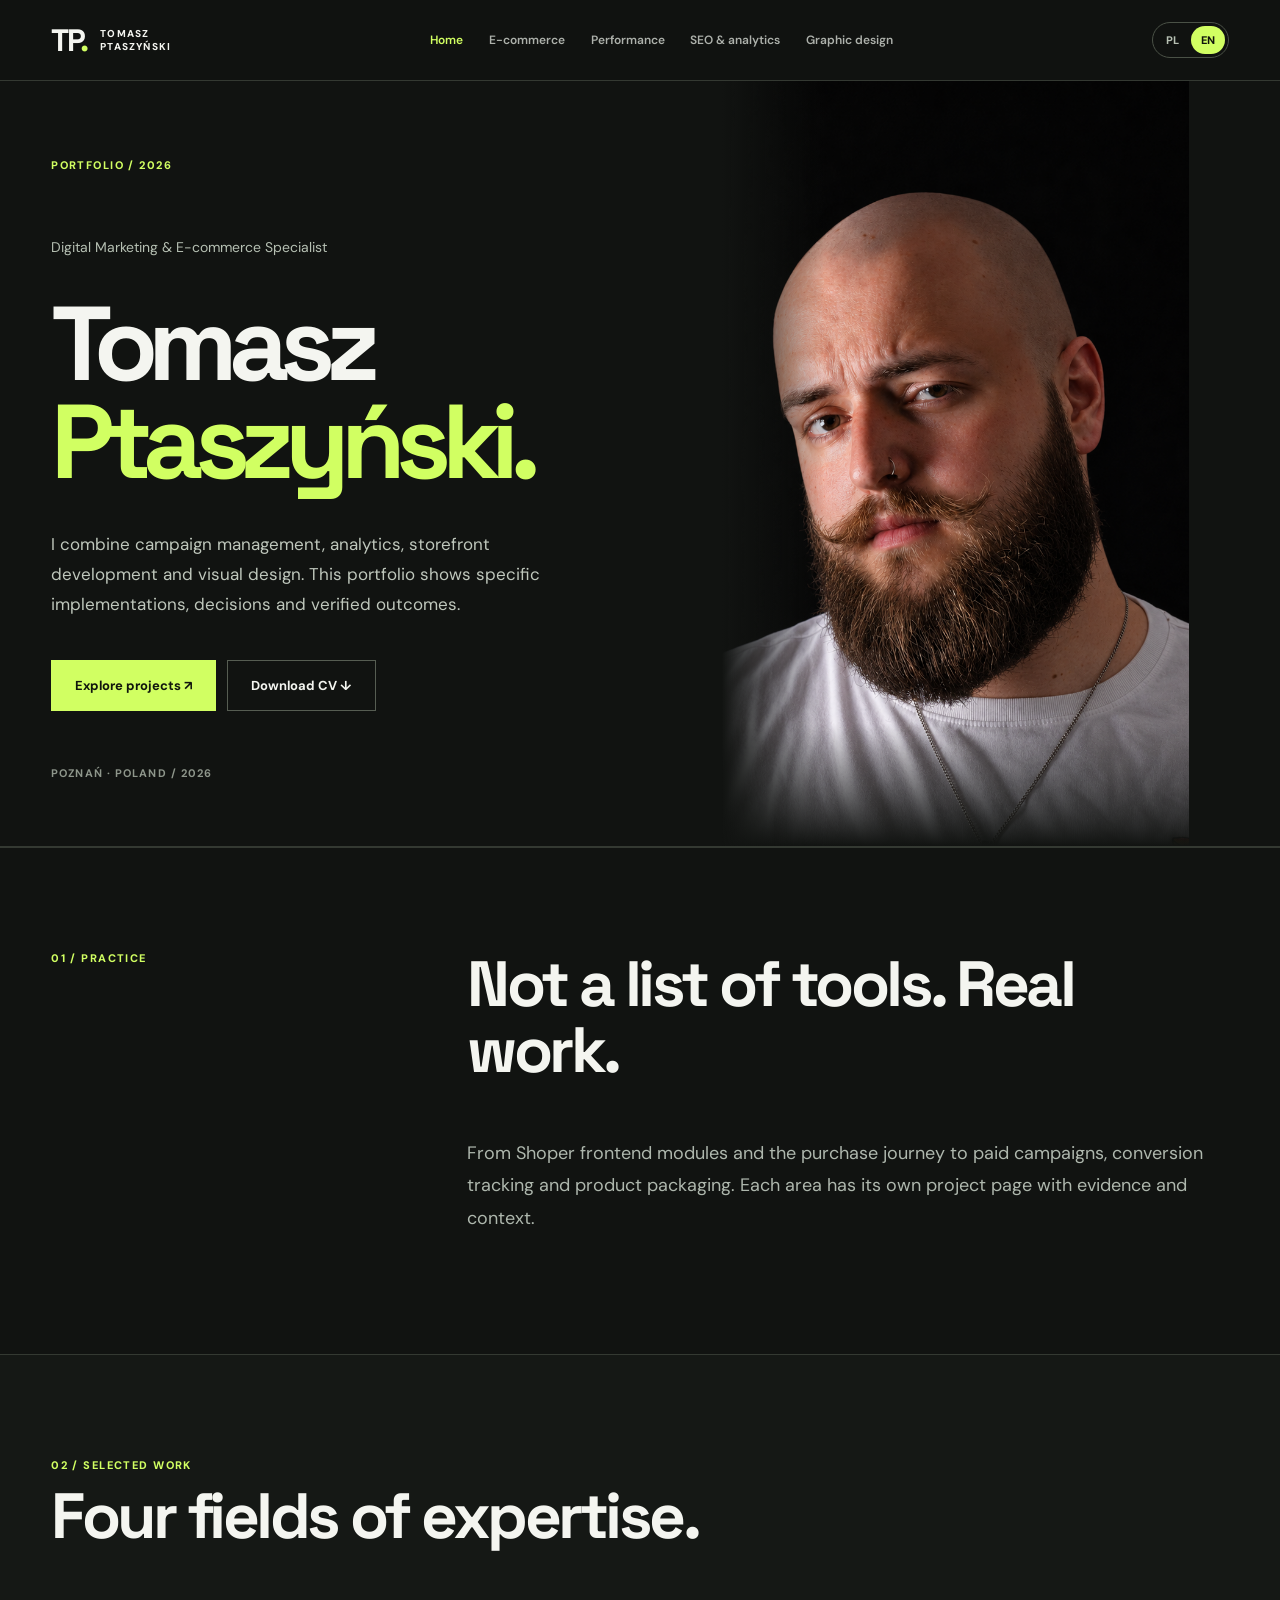
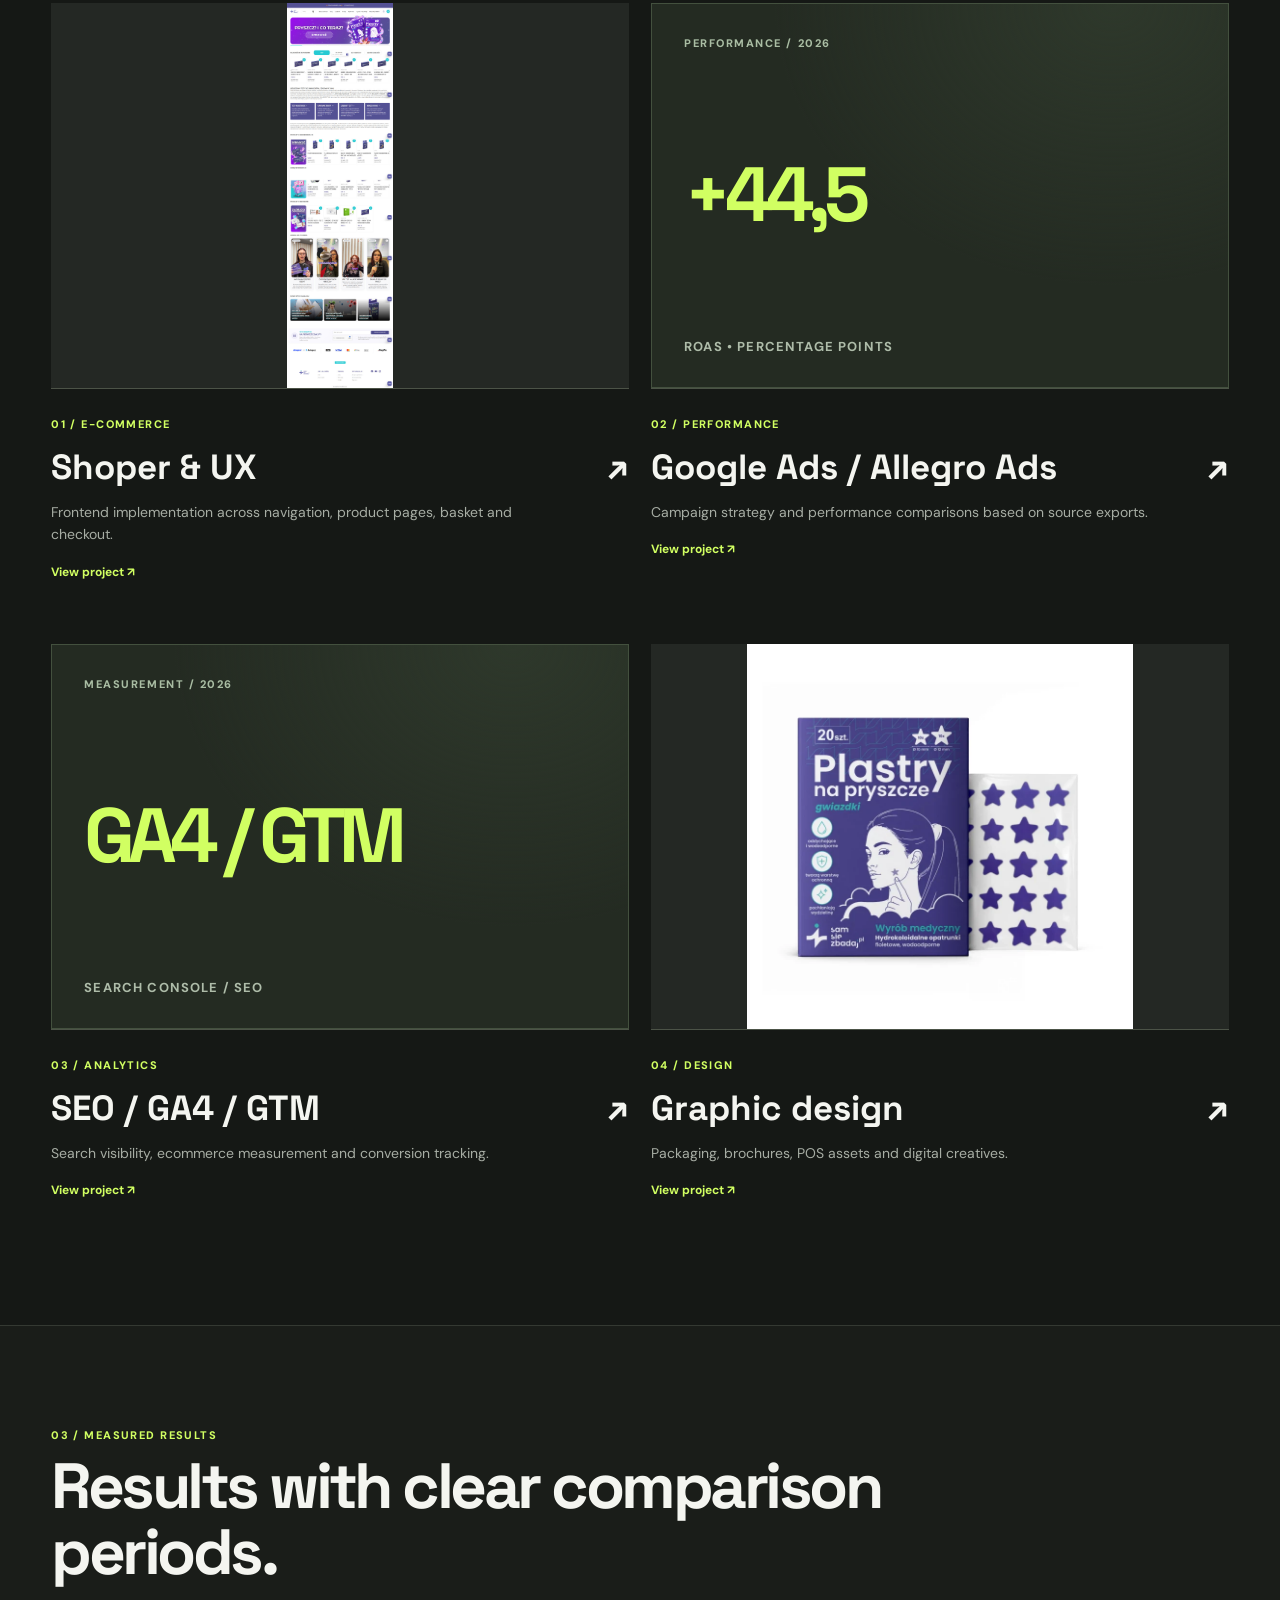
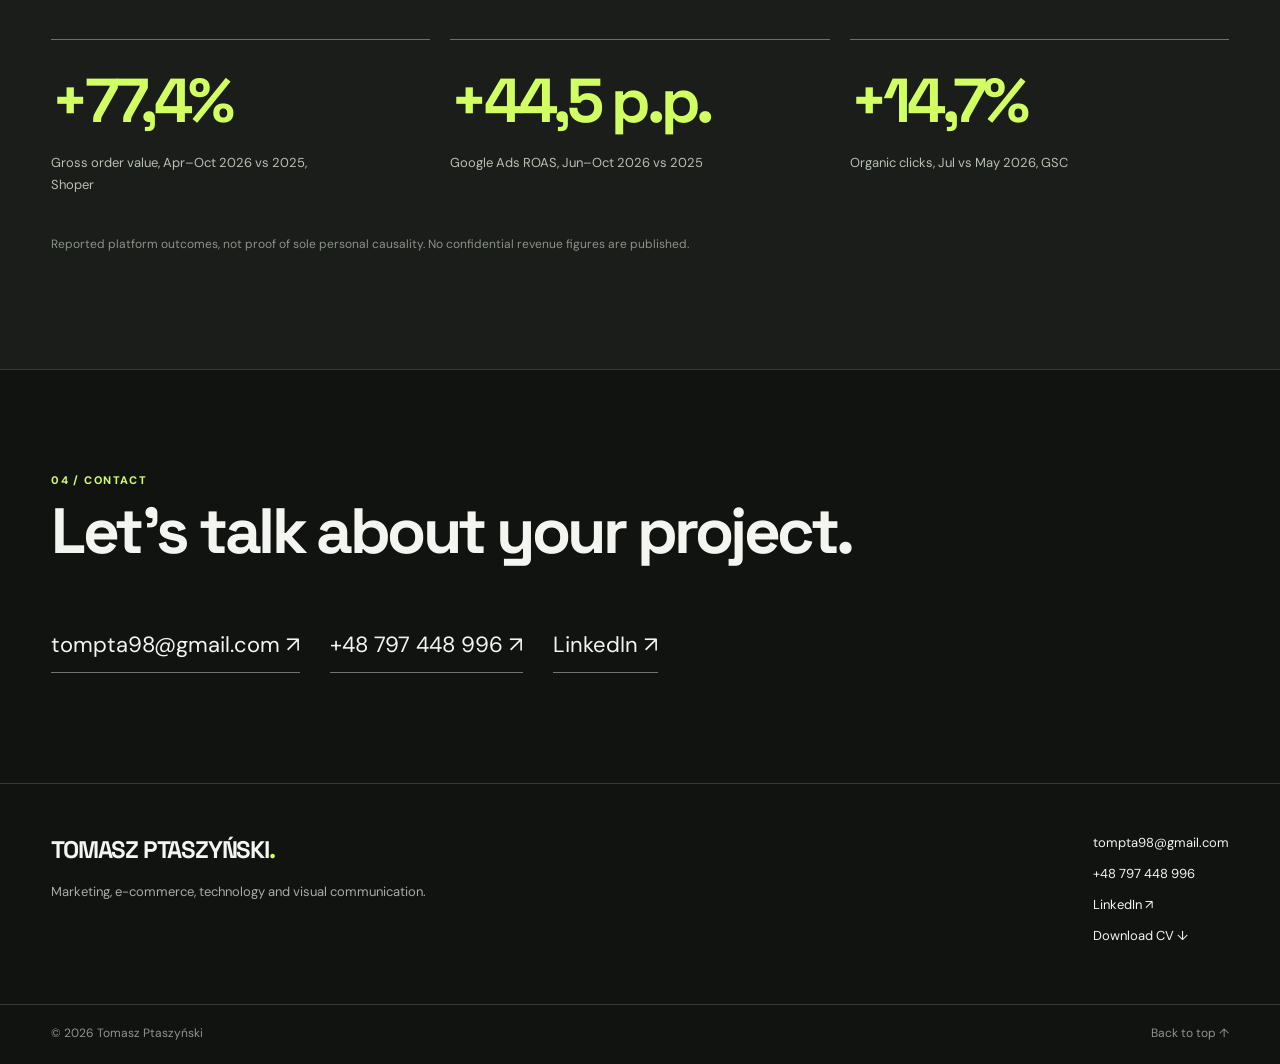
==== en/index.html @ e1a90bcf "Add files via upload" ====
<!DOCTYPE html>
<html lang="en"><head><meta charset="utf-8"/><meta content="width=device-width,initial-scale=1" name="viewport"/><meta content="#111311" name="theme-color"/><meta content="Marketing, e-commerce and creative portfolio" name="description"/><title>Portfolio | Tomasz Ptaszyński</title><link href="../style.css" rel="stylesheet"/></head><body><header class="header"><div class="container nav"><a aria-label="Home" class="brand" href="index.html"><span>TP<span class="dot">.</span></span><small>TOMASZ<br/>PTASZYŃSKI</small></a><nav aria-label="Main navigation" class="menu"><a class="active" href="index.html">Home</a><a href="ecommerce.html">E-commerce</a><a href="performance.html">Performance</a><a href="analytics.html">SEO &amp; analytics</a><a href="design.html">Graphic design</a></nav><div class="header-right"><div class="lang"><a href="../index.html" lang="pl">PL</a><a aria-current="page" href="index.html" lang="en">EN</a></div><button aria-expanded="false" aria-label="Menu" class="hamb">☰</button></div></div></header><main id="top"><section class="home-hero"><div class="container hero-layout"><div class="hero-text"><p class="eyebrow">PORTFOLIO / 2026</p><p class="tiny-title">Digital Marketing &amp; E-commerce Specialist</p><h1>Tomasz<br/><span>Ptaszyński.</span></h1><p class="hero-lead">I combine campaign management, analytics, storefront development and visual design. This portfolio shows specific implementations, decisions and verified outcomes.</p><div class="hero-actions"><a class="btn lime" href="ecommerce.html">Explore projects ↗</a><a class="btn ghost" download="" href="../CV_Tomasz_Ptaszynski_2026.pdf">Download CV ↓</a></div><p class="hero-mini">POZNAŃ · POLAND / 2026</p></div><figure class="hero-person"><img alt="Portrait of Tomasz Ptaszyński" class="" loading="eager" src="../assets/portret.png"/></figure></div></section><section class="section intro"><div class="container intro-cols"><p class="eyebrow">01 / PRACTICE</p><div><h2>Not a list of tools. Real work.</h2><p>From Shoper frontend modules and the purchase journey to paid campaigns, conversion tracking and product packaging. Each area has its own project page with evidence and context.</p></div></div></section><section class="section selected"><div class="container"><div class="section-title"><p class="eyebrow">02 / SELECTED WORK</p><h2>Four fields of expertise.</h2></div><div class="feature-grid"><a class="feature-link" href="ecommerce.html"><div class="feature-cover"><img alt="Shoper &amp; UX" class="" loading="lazy" src="../assets/sklep-glowna.jpg"/></div><div class="feature-copy"><span class="eyebrow">01 / E-COMMERCE</span><h3>Shoper &amp; UX <span aria-hidden="true">↗</span></h3><p>Frontend implementation across navigation, product pages, basket and checkout.</p><span class="small-link">View project ↗</span></div></a><a class="feature-link" href="performance.html"><div class="feature-cover typographic-cover"><span class="visual-eyebrow">PERFORMANCE / 2026</span><strong class="visual-big">+44,5</strong><span class="visual-foot">ROAS • PERCENTAGE POINTS</span></div><div class="feature-copy"><span class="eyebrow">02 / PERFORMANCE</span><h3>Google Ads / Allegro Ads <span aria-hidden="true">↗</span></h3><p>Campaign strategy and performance comparisons based on source exports.</p><span class="small-link">View project ↗</span></div></a><a class="feature-link" href="analytics.html"><div class="feature-cover typographic-cover"><span class="visual-eyebrow">MEASUREMENT / 2026</span><strong class="visual-big">GA4 / GTM</strong><span class="visual-foot">SEARCH CONSOLE / SEO</span></div><div class="feature-copy"><span class="eyebrow">03 / ANALYTICS</span><h3>SEO / GA4 / GTM <span aria-hidden="true">↗</span></h3><p>Search visibility, ecommerce measurement and conversion tracking.</p><span class="small-link">View project ↗</span></div></a><a class="feature-link" href="design.html"><div class="feature-cover"><img alt="Graphic design" class="" loading="lazy" src="../assets/g30.webp"/></div><div class="feature-copy"><span class="eyebrow">04 / DESIGN</span><h3>Graphic design <span aria-hidden="true">↗</span></h3><p>Packaging, brochures, POS assets and digital creatives.</p><span class="small-link">View project ↗</span></div></a></div></div></section><section class="section numbers"><div class="container"><p class="eyebrow">03 / MEASURED RESULTS</p><h2>Results with clear comparison periods.</h2><div class="stats"><div><strong>+77,4%</strong><span>Gross order value, Apr–Oct 2026 vs 2025, Shoper</span></div><div><strong>+44,5 p.p.</strong><span>Google Ads ROAS, Jun–Oct 2026 vs 2025</span></div><div><strong>+14,7%</strong><span>Organic clicks, Jul vs May 2026, GSC</span></div></div><p class="note">Reported platform outcomes, not proof of sole personal causality. No confidential revenue figures are published.</p></div></section><section class="section cta"><div class="container"><p class="eyebrow">04 / CONTACT</p><h2>Let's talk about your project.</h2><div class="contact-links"><a href="mailto:tompta98@gmail.com">tompta98@gmail.com ↗</a><a href="tel:+48797448996">+48 797 448 996 ↗</a><a href="https://www.linkedin.com/in/tomasz-ptaszy%C5%84ski-b3772b174/" rel="noopener" target="_blank">LinkedIn ↗</a></div></div></section></main><footer class="footer"><div class="container footer-grid"><div><div class="brand-foot">TOMASZ PTASZYŃSKI<span>.</span></div><p>Marketing, e-commerce, technology and visual communication.</p></div><div><a href="mailto:tompta98@gmail.com">tompta98@gmail.com</a><a href="tel:+48797448996">+48 797 448 996</a><a href="https://www.linkedin.com/in/tomasz-ptaszy%C5%84ski-b3772b174/" rel="noopener noreferrer" target="_blank">LinkedIn ↗</a><a download="" href="../CV_Tomasz_Ptaszynski_2026.pdf">Download CV ↓</a></div></div><div class="container footer-end">© 2026 Tomasz Ptaszyński <a href="#top">Back to top ↑</a></div></footer><script defer="" src="../app.js"></script></body></html>
---- style.css ----
@import url('https://fonts.googleapis.com/css2?family=DM+Sans:wght@400;500;600;700&family=Space+Grotesk:wght@400;500;600;700&display=swap');
:root{--bg:#111311;--ink:#f4f5f0;--muted:#a7ada4;--lime:#d1ff62;--line:#343932;--panel:#191d19;--max:1420px}*{box-sizing:border-box}html{scroll-behavior:smooth}body{margin:0;background:var(--bg);color:var(--ink);font-family:'DM Sans',sans-serif}a{color:inherit;text-decoration:none}button{font:inherit}img{max-width:100%}h1,h2,h3,p,figure{margin-top:0}.container{max-width:var(--max);margin:0 auto;padding-left:clamp(22px,4vw,60px);padding-right:clamp(22px,4vw,60px)}.header{background:rgba(17,19,17,.96);border-bottom:1px solid var(--line);position:sticky;top:0;z-index:30;backdrop-filter:blur(18px)}.nav{height:80px;display:flex;align-items:center;justify-content:space-between;gap:22px}.brand{display:flex;align-items:center;gap:14px;flex-shrink:0}.brand>span{font-family:'Space Grotesk',sans-serif;font-weight:700;font-size:31px;letter-spacing:-.085em}.dot,.brand-foot span{color:var(--lime)}.brand small{font-size:10px;font-weight:800;letter-spacing:.12em;line-height:1.3}.menu{display:flex;gap:clamp(12px,2vw,35px);align-items:center}.menu a{color:#adb1ab;font-size:12px;font-weight:600;transition:color .2s}.menu a.active,.menu a:hover{color:var(--lime)}.header-right{display:flex;align-items:center;gap:15px}.lang{border:1px solid #4a5146;border-radius:30px;display:flex;padding:3px;gap:2px}.lang a{padding:7px 10px;color:#b7c0b3;font-size:11px;font-weight:800;border-radius:22px}.lang a[aria-current=page]{background:var(--lime);color:#10140c}.hamb{display:none;border:1px solid var(--line);background:transparent;color:var(--ink);padding:8px 12px;border-radius:4px}.eyebrow{font-size:11px;font-weight:800;letter-spacing:.13em;color:var(--lime);text-transform:uppercase}.section{padding:clamp(68px,8vw,135px) 0;border-top:1px solid var(--line)}.section h2,.page-head h1{font-family:'Space Grotesk',sans-serif;letter-spacing:-.055em;font-weight:700;line-height:1.04}.section h2{font-size:clamp(38px,5vw,75px);max-width:880px}.section-title{margin-bottom:42px}.section-title>p:not(.eyebrow){max-width:760px;line-height:1.7;color:var(--muted)}.page-head{padding:92px 0 72px}.page-head h1{font-size:clamp(65px,8vw,126px);margin:25px 0}.lead{font-size:clamp(18px,2.15vw,25px);line-height:1.5;max-width:850px;color:#bdc5ba}.home-hero{border-bottom:1px solid var(--line)}.hero-layout{display:grid;grid-template-columns:1.05fr .95fr;align-items:stretch;min-height:min(760px,85vh);gap:2vw}.hero-text{padding:clamp(45px,6vw,100px) 0 55px;display:flex;flex-direction:column;align-items:flex-start;min-width:0}.tiny-title{font-size:14px;color:#b6c0b3;margin-top:55px}.home-hero h1{font-size:clamp(69px,8.2vw,145px);font-family:'Space Grotesk',sans-serif;letter-spacing:-.09em;line-height:.94;margin:25px 0 38px;white-space:nowrap}.home-hero h1 span{color:var(--lime)}.hero-lead{color:#bfc7bc;line-height:1.75;max-width:530px;font-size:17px}.hero-actions{display:flex;gap:11px;flex-wrap:wrap;margin-top:24px}.btn{border:1px solid #565d52;padding:16px 23px;font-size:13px;font-weight:700;display:inline-flex;align-items:center;gap:15px}.btn.lime{background:var(--lime);color:#10150d;border-color:var(--lime)}.btn.ghost:hover{border-color:var(--lime)}.hero-mini{margin-top:auto;padding-top:55px;color:#8e968b;font-size:11px;font-weight:700;letter-spacing:.1em}.hero-person{height:100%;min-height:550px;overflow:hidden;position:relative;align-self:stretch;background:#080908}.hero-person img{width:100%;height:100%;object-fit:cover;object-position:center 17%;position:absolute;inset:0}.hero-person:before{content:'';position:absolute;inset:0;background:linear-gradient(90deg,#111311 0%,transparent 22%),linear-gradient(0deg,#111311 0%,transparent 16%);z-index:1;pointer-events:none}.intro-cols{display:grid;grid-template-columns:1fr 2fr;gap:35px}.intro p:not(.eyebrow){max-width:850px;color:#aeb7ad;line-height:1.8;font-size:18px}.selected{background:#151815}.feature-grid{display:grid;grid-template-columns:repeat(2,minmax(0,1fr));gap:40px 22px}.feature-link{display:block}.feature-cover{aspect-ratio:1.5;overflow:hidden;background:#242824;display:flex;align-items:center;justify-content:center}.feature-cover img{width:100%;height:100%;object-fit:contain;transition:transform .4s}.feature-link:hover .feature-cover img{transform:scale(1.025)}.feature-copy{padding:23px 0;border-top:1px solid #4c5347}.feature-copy h3{font-family:'Space Grotesk';font-size:clamp(23px,3vw,35px);display:flex;justify-content:space-between;margin:12px 0}.feature-copy>p{font-size:14px;color:var(--muted);max-width:520px;line-height:1.6}.small-link{font-size:12px;font-weight:700;color:var(--lime)}.stats{display:grid;grid-template-columns:repeat(3,minmax(0,1fr));gap:20px;margin:40px 0}.stats.two{grid-template-columns:repeat(2,minmax(0,1fr))}.stats>div{border-top:1px solid #697267;padding-top:21px}.stats strong{display:block;font-family:'Space Grotesk';font-size:clamp(34px,5vw,62px);letter-spacing:-.07em;color:var(--lime)}.stats span{color:#b8c0b4;font-size:13px;line-height:1.65;max-width:275px;display:block;margin-top:12px}.note{font-size:12px;color:#8a9388;line-height:1.65;max-width:950px}.numbers{background:#1a1d19}.cta{padding-bottom:110px}.contact-links{display:flex;gap:15px 30px;flex-wrap:wrap}.contact-links a{border-bottom:1px solid #6e776c;padding:13px 0;font-size:clamp(15px,2vw,22px)}.footer{border-top:1px solid var(--line);padding-top:50px}.footer-grid{display:flex;justify-content:space-between;gap:25px}.brand-foot{font-family:'Space Grotesk';font-size:24px;font-weight:800;letter-spacing:-.05em}.footer-grid p{color:var(--muted);font-size:13px;margin-top:18px}.footer-grid>div:last-child{display:grid;gap:14px;font-size:13px}.footer-end{border-top:1px solid var(--line);margin-top:60px;padding-top:20px;padding-bottom:23px;display:flex;justify-content:space-between;color:#8e948e;font-size:12px}.project-meta{border-top:1px solid var(--line);border-bottom:1px solid var(--line);display:flex;gap:16px;justify-content:space-between;padding:19px 0;color:var(--muted);font-size:11px;font-weight:700;letter-spacing:.08em}.wide-photo{margin:35px 0 0;background:white;height:min(660px,60vw);overflow:hidden;display:flex;flex-direction:column}.wide-photo img{object-fit:contain;object-position:top;width:100%;flex:1;min-height:0}.wide-photo figcaption{color:#445045;background:#f2f4f0;padding:9px 15px;font-size:12px}.screens-grid{display:grid;grid-template-columns:repeat(3,1fr);gap:18px}.screen{margin:0}.screen img{height:390px;width:100%;object-fit:contain;object-position:top;background:white}.screen figcaption{font-size:14px;font-weight:700;padding-top:12px}.screen a{font-size:12px;color:var(--lime);display:inline-block;padding-top:12px}.muted-section{background:#171a17}.impl-group{display:grid;grid-template-columns:30% 1fr;border-top:1px solid var(--line);padding:35px 0;gap:30px}.impl-side{position:sticky;top:115px;height:fit-content}.impl-side h3{font-size:clamp(20px,2.5vw,30px);font-family:'Space Grotesk';line-height:1.16;max-width:330px}.impl{border-bottom:1px solid #424b41}.impl summary{padding:22px 4px;cursor:pointer;font-size:16px;font-weight:700;list-style:none;display:flex;align-items:center;justify-content:space-between;gap:12px}.impl summary::-webkit-details-marker{display:none}.impl summary span{color:var(--lime);font-size:21px}.impl[open] summary span{transform:rotate(45deg)}.impl p{color:#b6beb4;line-height:1.7;font-size:14px;max-width:800px;margin:0;padding:0 4px 22px}.case-tag{font-size:11px;color:var(--lime);font-weight:800;letter-spacing:.1em}.split-heading{display:grid;grid-template-columns:1fr 1fr;gap:40px;margin:32px 0 30px}.split-heading h2{margin:0}.split-heading>p{font-size:16px;line-height:1.75;color:#b4bdb3;max-width:600px}.compare-bars{margin:38px 0;padding:30px;background:#1e231d;max-width:1050px}.bar-info{display:grid;grid-template-columns:60px 1fr 75px;align-items:center;gap:20px;margin-bottom:20px;font-size:13px}.bar-info:last-child{margin:0}.bar-track{height:27px;background:#3a4339}.bar-track i{display:block;height:100%;background:var(--lime)}.case-columns{display:grid;grid-template-columns:1fr 1fr;gap:45px;border-top:1px solid var(--line);margin-top:40px;padding-top:35px}.case-columns h3{font-size:20px}.case-columns p{color:#b4bdb3;font-size:15px;line-height:1.75}.mini-stat{padding:14px 0;border-top:1px solid var(--line);display:flex;justify-content:space-between;align-items:center;gap:20px}.mini-stat b{font-size:24px;color:var(--lime);font-family:'Space Grotesk'}.mini-stat span{font-size:12px;color:var(--muted);max-width:180px}.detail-grid{display:grid;grid-template-columns:repeat(2,1fr);gap:12px}.detail-box{padding:30px;border:1px solid var(--line);background:#1b201a}.detail-box h3{font-size:20px}.detail-box p{color:#b3bcb0;line-height:1.7;margin:0}.design-statement{display:grid;grid-template-columns:30% 1fr;gap:30px}.design-statement>p:last-child{font-size:18px;line-height:1.7;max-width:860px;color:#b4bdb2}.design-tabs{display:flex;flex-wrap:wrap;gap:9px;margin-top:42px}.design-tabs a{font-size:11px;border:1px solid #4c564a;padding:12px 14px;color:#c9d1c7}.design-tabs a:hover{border-color:var(--lime);color:var(--lime)}.gallery-section:nth-of-type(even){background:#171b17}.gallery-head{display:flex;justify-content:space-between;align-items:end;gap:25px;margin-bottom:28px;border-bottom:1px solid var(--line);padding-bottom:28px}.gallery-head h2{margin:10px 0 12px;font-size:clamp(32px,4.5vw,58px)}.gallery-head p:not(.eyebrow){max-width:800px;color:#b4bcb2;font-size:15px;line-height:1.65}.gallery-count{white-space:nowrap;color:#8c978b;font-size:12px}.art-grid{display:grid;grid-template-columns:repeat(3,minmax(0,1fr));gap:17px}.art-tile{padding:0;border:0;background:none;cursor:pointer;text-align:left;color:inherit;min-width:0}.art-pic{height:310px;background:#292e29;display:flex;align-items:center;justify-content:center;overflow:hidden;padding:12px}.art-pic img{max-width:100%;max-height:100%;width:auto;height:auto;object-fit:contain;transition:transform .22s}.art-tile:hover .art-pic img{transform:scale(1.035)}.art-label{display:flex;align-items:center;justify-content:space-between;gap:9px;font-size:12px;color:#c3cac0;line-height:1.5;padding:12px 0}.art-label b{color:var(--lime)}.viewer{max-width:94vw;max-height:95vh;width:min(1450px,94vw);height:95vh;border:1px solid #4a5547;background:#151815;padding:40px 15px 15px;color:white}.viewer::backdrop{background:rgba(0,0,0,.91)}.viewer-body{height:100%;display:flex;flex-direction:column;align-items:center;justify-content:center}.viewer-body img{min-height:0;max-height:calc(95vh - 115px);max-width:100%;width:auto;height:auto;object-fit:contain}.viewer-body p{font-size:13px;color:#bfc8bd;margin-top:14px}.close-viewer{position:absolute;top:10px;right:15px;background:var(--lime);border:0;padding:8px 13px;cursor:pointer;z-index:2}.gallery-section{scroll-margin-top:80px}
@media(max-width:1180px){.home-hero h1{font-size:clamp(63px,8vw,100px)}.menu{gap:13px}.menu a{font-size:11px}}
@media(max-width:900px){.nav{height:70px}.menu{display:none;position:absolute;top:70px;left:0;right:0;padding:22px 25px;background:#151815;flex-direction:column;align-items:flex-start;box-shadow:0 20px 40px #0008}.menu.open{display:flex}.hamb{display:block}.hero-layout{grid-template-columns:1fr 42%;min-height:660px}.home-hero h1{font-size:clamp(59px,9vw,93px)}.hero-person{min-height:550px}.hero-text{z-index:2}.feature-grid{gap:30px 18px}.art-grid{grid-template-columns:repeat(2,1fr)}}
@media(max-width:660px){.container{padding-left:22px;padding-right:22px}.home-hero{overflow:hidden}.hero-layout{display:flex;flex-direction:column-reverse;gap:0}.hero-person{min-height:0;height:345px;width:calc(100% + 44px);margin-left:-22px;align-self:stretch}.hero-person img{object-position:center 20%}.hero-person:before{background:linear-gradient(0deg,#111311 0%,transparent 45%)}.hero-text{padding:16px 0 45px}.tiny-title{margin-top:20px}.home-hero h1{font-size:clamp(58px,12vw,86px);margin:20px 0 25px}.hero-lead{font-size:15px}.hero-mini{padding-top:38px}.intro-cols,.split-heading,.impl-group,.design-statement,.case-columns{grid-template-columns:1fr;gap:13px}.feature-grid{grid-template-columns:1fr}.feature-cover{aspect-ratio:1.3}.section{padding:68px 0}.stats,.stats.two{grid-template-columns:1fr}.stats>div{padding-top:15px}.stats strong{font-size:48px}.page-head{padding:70px 0 45px}.page-head h1{font-size:clamp(55px,12vw,85px)}.lead{font-size:17px}.screen img{height:280px}.screens-grid{grid-template-columns:1fr}.project-meta{flex-wrap:wrap}.impl-side{position:static}.art-grid{grid-template-columns:1fr 1fr;gap:12px}.art-pic{height:200px;padding:7px}.art-label{font-size:11px}.gallery-head{align-items:start}.gallery-count{display:none}.footer-grid{display:block}.footer-grid>div:last-child{margin-top:25px}.design-tabs a{font-size:10px;padding:10px}}
@media(max-width:390px){.art-grid{grid-template-columns:1fr}.art-pic{height:295px}.brand small{font-size:8px}.lang a{padding:5px}.home-hero h1{font-size:57px}}

.typographic-cover{padding:32px;display:flex;flex-direction:column;align-items:flex-start;justify-content:space-between;background:radial-gradient(ellipse at 80% 0,#2e382b 0,transparent 52%),#242b22;border:1px solid #43503e}.typographic-cover:nth-child(1){color:#e4f5d2}.visual-eyebrow{font-size:11px;letter-spacing:.14em;font-weight:800;color:#a9bda3}.visual-big{font-family:Space Grotesk,sans-serif;font-size:clamp(45px,6vw,100px);letter-spacing:-.095em;color:#d1ff62}.visual-foot{color:#aebca9;font-size:13px;font-weight:700;letter-spacing:.09em}
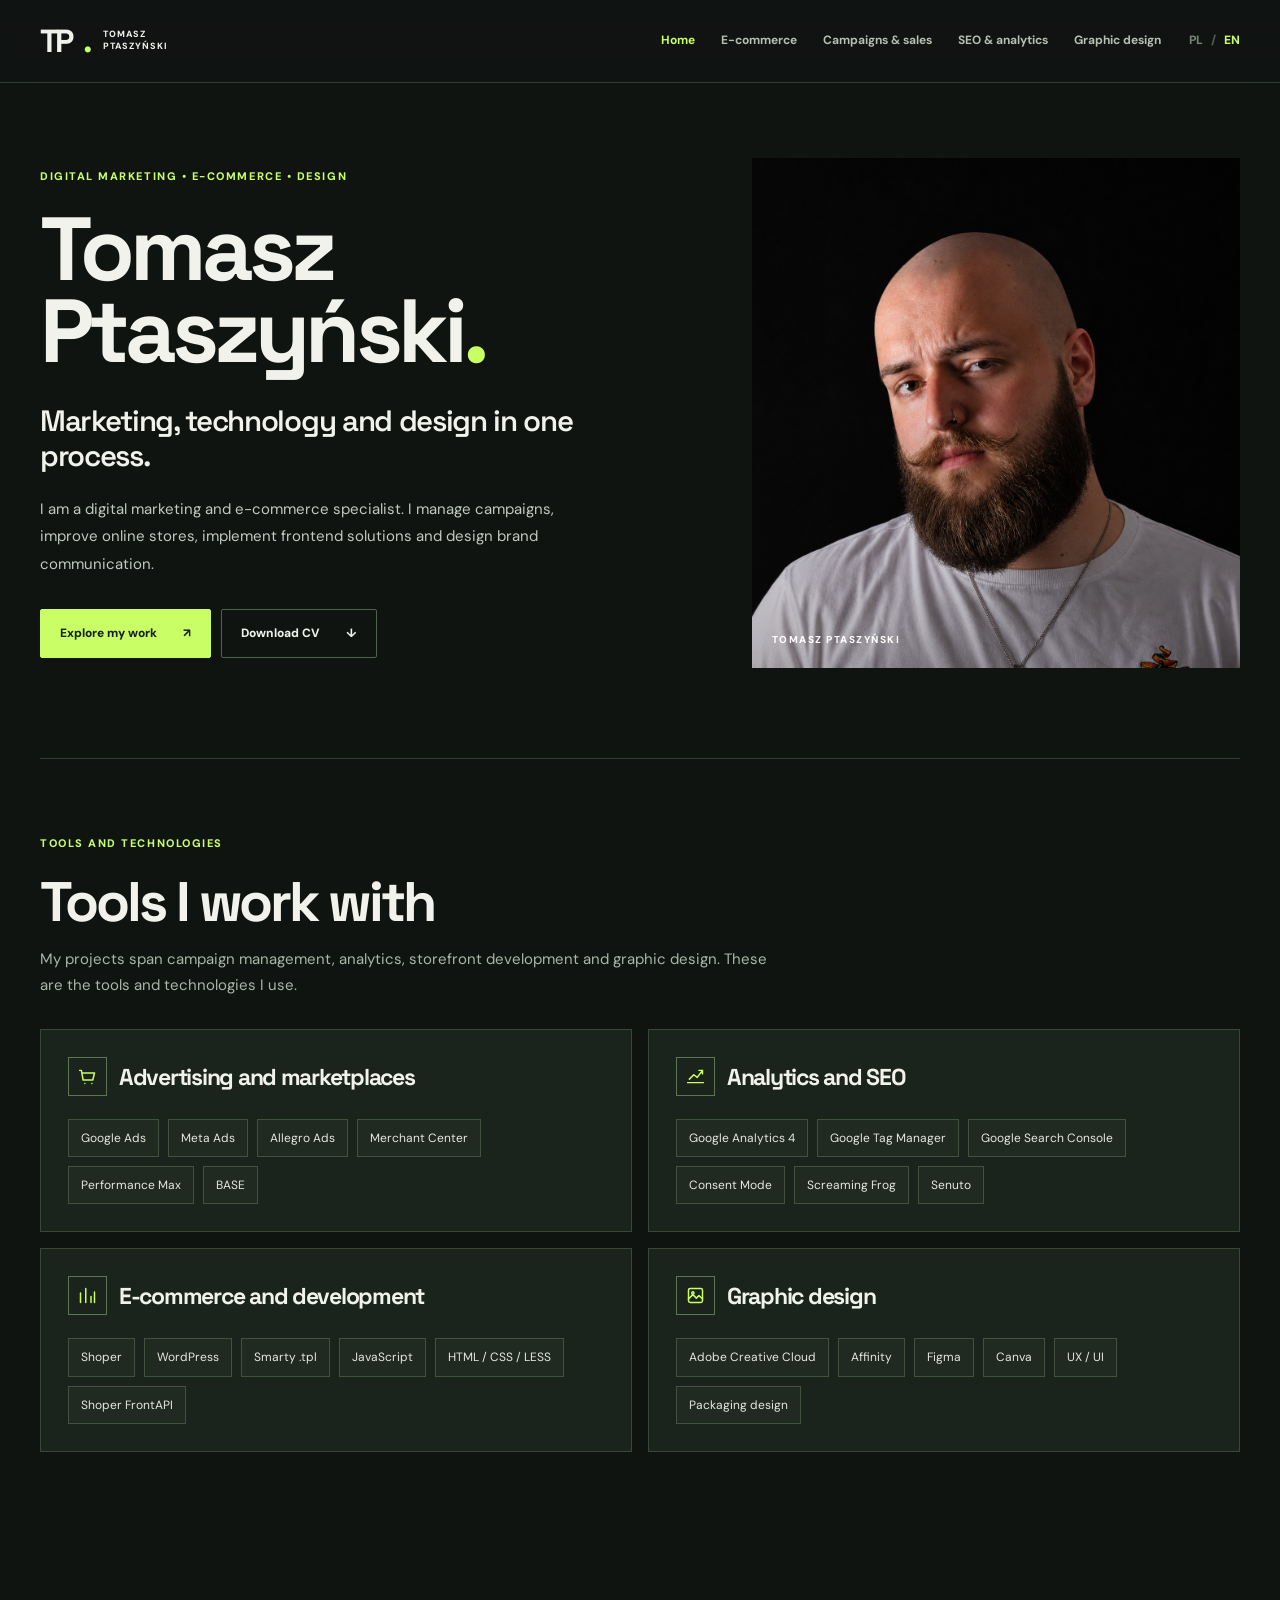
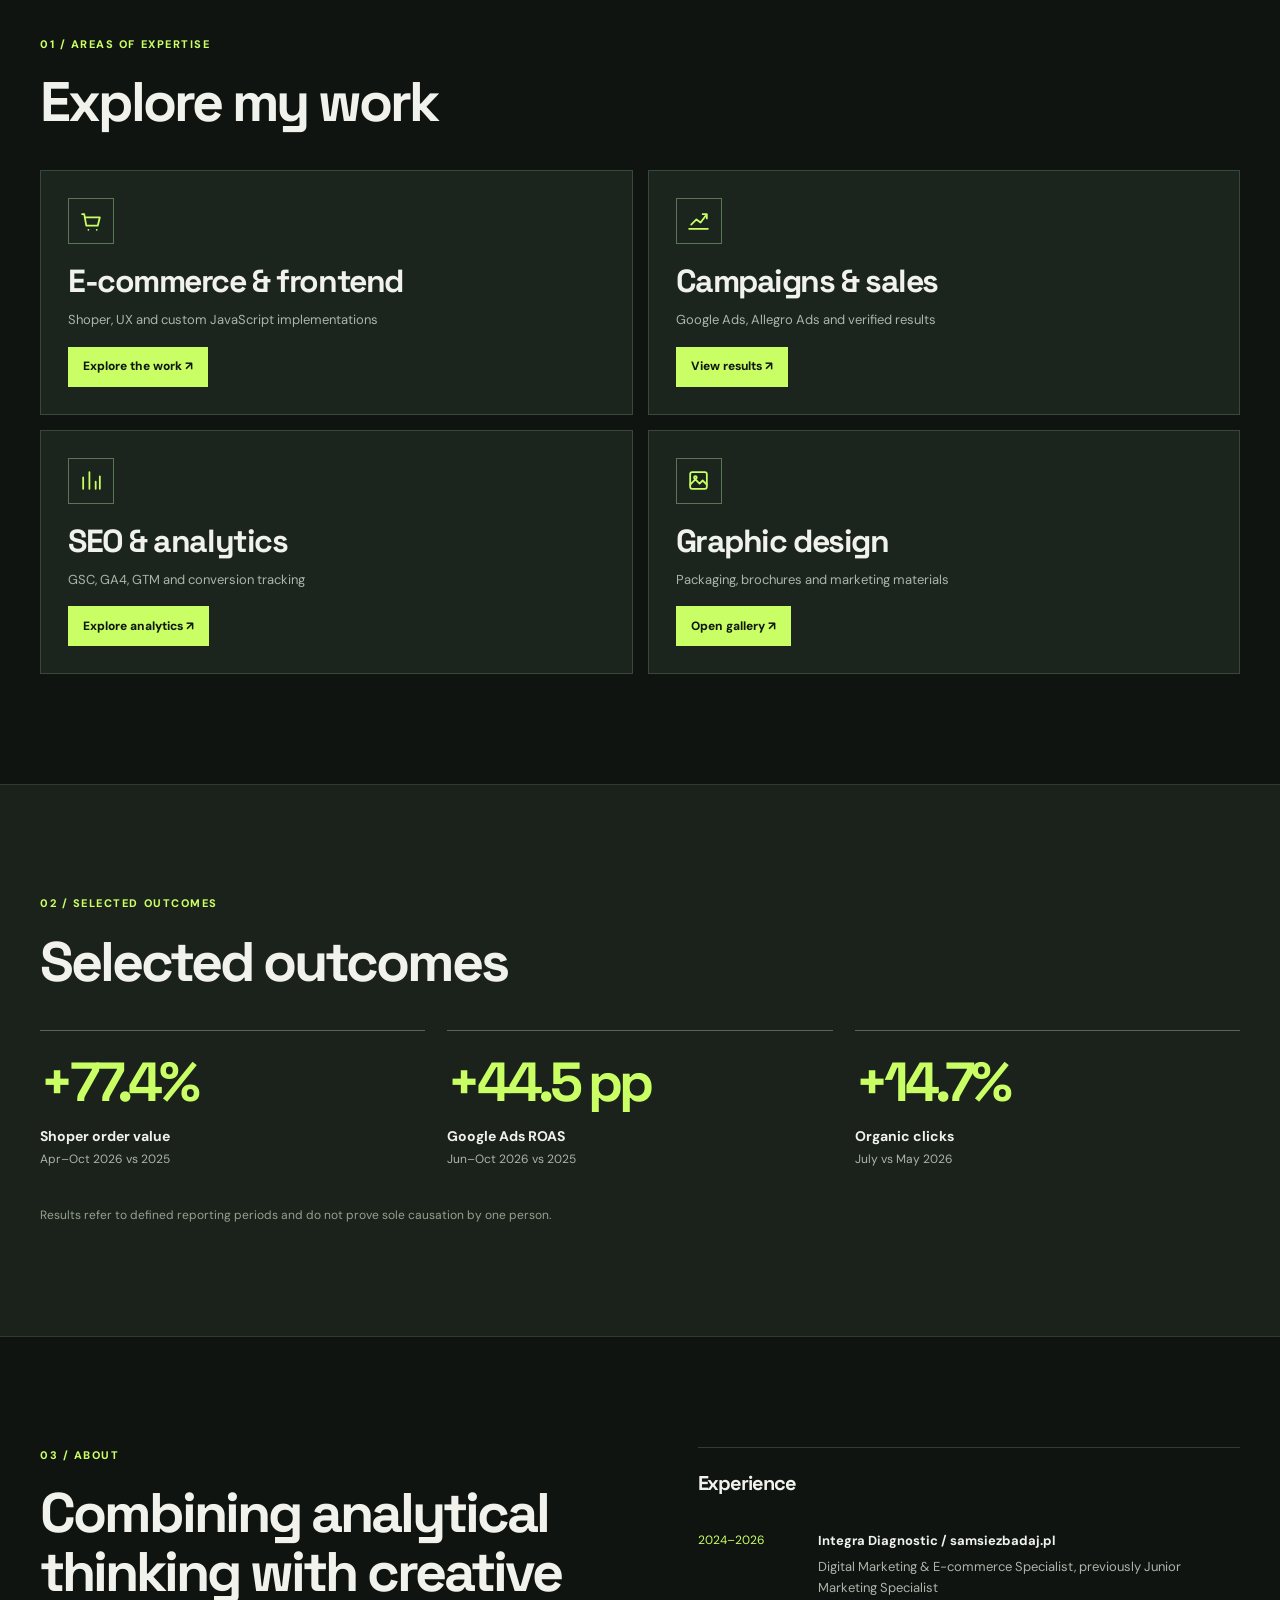
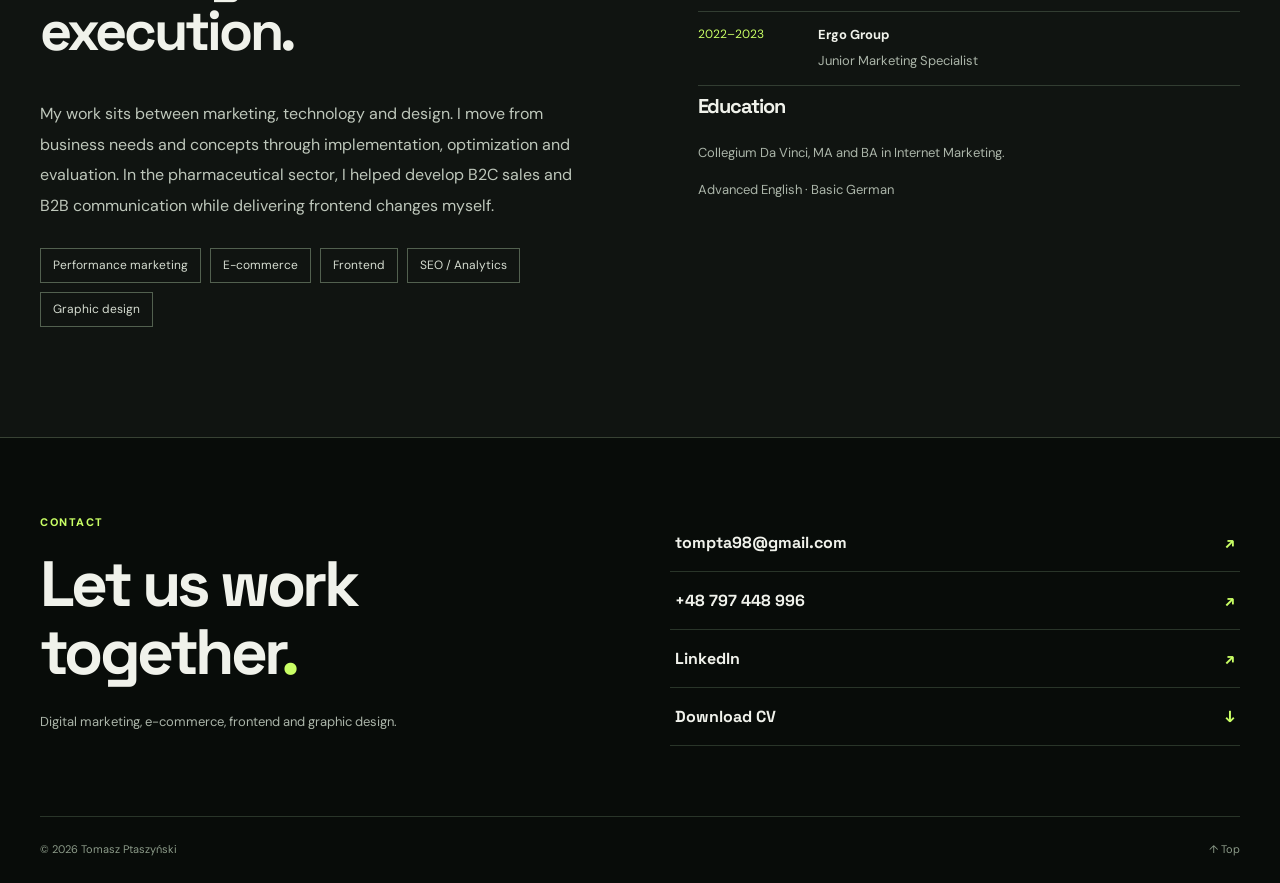
==== commit a5da2582: "Add files via upload" ====
--- a/en/index.html
+++ b/en/index.html
@@ -1,2 +1,2 @@
 <!DOCTYPE html>
-<html lang="en"><head><meta charset="utf-8"/><meta content="width=device-width,initial-scale=1" name="viewport"/><meta content="#111311" name="theme-color"/><meta content="Marketing, e-commerce and creative portfolio" name="description"/><title>Portfolio | Tomasz Ptaszyński</title><link href="../style.css" rel="stylesheet"/></head><body><header class="header"><div class="container nav"><a aria-label="Home" class="brand" href="index.html"><span>TP<span class="dot">.</span></span><small>TOMASZ<br/>PTASZYŃSKI</small></a><nav aria-label="Main navigation" class="menu"><a class="active" href="index.html">Home</a><a href="ecommerce.html">E-commerce</a><a href="performance.html">Performance</a><a href="analytics.html">SEO &amp; analytics</a><a href="design.html">Graphic design</a></nav><div class="header-right"><div class="lang"><a href="../index.html" lang="pl">PL</a><a aria-current="page" href="index.html" lang="en">EN</a></div><button aria-expanded="false" aria-label="Menu" class="hamb">☰</button></div></div></header><main id="top"><section class="home-hero"><div class="container hero-layout"><div class="hero-text"><p class="eyebrow">PORTFOLIO / 2026</p><p class="tiny-title">Digital Marketing &amp; E-commerce Specialist</p><h1>Tomasz<br/><span>Ptaszyński.</span></h1><p class="hero-lead">I combine campaign management, analytics, storefront development and visual design. This portfolio shows specific implementations, decisions and verified outcomes.</p><div class="hero-actions"><a class="btn lime" href="ecommerce.html">Explore projects ↗</a><a class="btn ghost" download="" href="../CV_Tomasz_Ptaszynski_2026.pdf">Download CV ↓</a></div><p class="hero-mini">POZNAŃ · POLAND / 2026</p></div><figure class="hero-person"><img alt="Portrait of Tomasz Ptaszyński" class="" loading="eager" src="../assets/portret.png"/></figure></div></section><section class="section intro"><div class="container intro-cols"><p class="eyebrow">01 / PRACTICE</p><div><h2>Not a list of tools. Real work.</h2><p>From Shoper frontend modules and the purchase journey to paid campaigns, conversion tracking and product packaging. Each area has its own project page with evidence and context.</p></div></div></section><section class="section selected"><div class="container"><div class="section-title"><p class="eyebrow">02 / SELECTED WORK</p><h2>Four fields of expertise.</h2></div><div class="feature-grid"><a class="feature-link" href="ecommerce.html"><div class="feature-cover"><img alt="Shoper &amp; UX" class="" loading="lazy" src="../assets/sklep-glowna.jpg"/></div><div class="feature-copy"><span class="eyebrow">01 / E-COMMERCE</span><h3>Shoper &amp; UX <span aria-hidden="true">↗</span></h3><p>Frontend implementation across navigation, product pages, basket and checkout.</p><span class="small-link">View project ↗</span></div></a><a class="feature-link" href="performance.html"><div class="feature-cover typographic-cover"><span class="visual-eyebrow">PERFORMANCE / 2026</span><strong class="visual-big">+44,5</strong><span class="visual-foot">ROAS • PERCENTAGE POINTS</span></div><div class="feature-copy"><span class="eyebrow">02 / PERFORMANCE</span><h3>Google Ads / Allegro Ads <span aria-hidden="true">↗</span></h3><p>Campaign strategy and performance comparisons based on source exports.</p><span class="small-link">View project ↗</span></div></a><a class="feature-link" href="analytics.html"><div class="feature-cover typographic-cover"><span class="visual-eyebrow">MEASUREMENT / 2026</span><strong class="visual-big">GA4 / GTM</strong><span class="visual-foot">SEARCH CONSOLE / SEO</span></div><div class="feature-copy"><span class="eyebrow">03 / ANALYTICS</span><h3>SEO / GA4 / GTM <span aria-hidden="true">↗</span></h3><p>Search visibility, ecommerce measurement and conversion tracking.</p><span class="small-link">View project ↗</span></div></a><a class="feature-link" href="design.html"><div class="feature-cover"><img alt="Graphic design" class="" loading="lazy" src="../assets/g30.webp"/></div><div class="feature-copy"><span class="eyebrow">04 / DESIGN</span><h3>Graphic design <span aria-hidden="true">↗</span></h3><p>Packaging, brochures, POS assets and digital creatives.</p><span class="small-link">View project ↗</span></div></a></div></div></section><section class="section numbers"><div class="container"><p class="eyebrow">03 / MEASURED RESULTS</p><h2>Results with clear comparison periods.</h2><div class="stats"><div><strong>+77,4%</strong><span>Gross order value, Apr–Oct 2026 vs 2025, Shoper</span></div><div><strong>+44,5 p.p.</strong><span>Google Ads ROAS, Jun–Oct 2026 vs 2025</span></div><div><strong>+14,7%</strong><span>Organic clicks, Jul vs May 2026, GSC</span></div></div><p class="note">Reported platform outcomes, not proof of sole personal causality. No confidential revenue figures are published.</p></div></section><section class="section cta"><div class="container"><p class="eyebrow">04 / CONTACT</p><h2>Let's talk about your project.</h2><div class="contact-links"><a href="mailto:tompta98@gmail.com">tompta98@gmail.com ↗</a><a href="tel:+48797448996">+48 797 448 996 ↗</a><a href="https://www.linkedin.com/in/tomasz-ptaszy%C5%84ski-b3772b174/" rel="noopener" target="_blank">LinkedIn ↗</a></div></div></section></main><footer class="footer"><div class="container footer-grid"><div><div class="brand-foot">TOMASZ PTASZYŃSKI<span>.</span></div><p>Marketing, e-commerce, technology and visual communication.</p></div><div><a href="mailto:tompta98@gmail.com">tompta98@gmail.com</a><a href="tel:+48797448996">+48 797 448 996</a><a href="https://www.linkedin.com/in/tomasz-ptaszy%C5%84ski-b3772b174/" rel="noopener noreferrer" target="_blank">LinkedIn ↗</a><a download="" href="../CV_Tomasz_Ptaszynski_2026.pdf">Download CV ↓</a></div></div><div class="container footer-end">© 2026 Tomasz Ptaszyński <a href="#top">Back to top ↑</a></div></footer><script defer="" src="../app.js"></script></body></html>+<html lang="en"><head><meta charset="utf-8"/><meta content="width=device-width,initial-scale=1" name="viewport"/><meta content="#101411" name="theme-color"/><meta content="I am a digital marketing and e-commerce specialist. I manage campaigns, improve online stores, implement frontend solutions and design brand communication." name="description"/><meta content="website" property="og:type"/><meta content="Tomasz Ptaszyński | Digital Marketing &amp; E-commerce" property="og:title"/><meta content="I am a digital marketing and e-commerce specialist. I manage campaigns, improve online stores, implement frontend solutions and design brand communication." property="og:description"/><meta content="../assets/portret.png" property="og:image"/><link href="https://soniferousdesign.github.io/tomaszptaszynski/en/index.html" rel="canonical"/><link href="../index.html" hreflang="pl" rel="alternate"/><link href="../favicon.svg" rel="icon" type="image/svg+xml"/><link href="../style.css" rel="stylesheet"/><title>Tomasz Ptaszyński | Digital Marketing &amp; E-commerce</title></head><body id="top"><header class="topbar"><div class="wrap navshell"><a aria-label="Tomasz Ptaszyński" class="wordmark" href="index.html">TP<span>.</span><small>TOMASZ<br/>PTASZYŃSKI</small></a><nav aria-label="Navigation" class="desktopnav"><a class="active" href="index.html">Home</a><a class="" href="ecommerce.html">E-commerce</a><a class="" href="performance.html">Campaigns &amp; sales</a><a class="" href="analytics.html">SEO &amp; analytics</a><a class="" href="design.html">Graphic design</a></nav><div class="navright"><div class="languages"><a class="" href="../index.html" lang="pl">PL</a><span>/</span><a class="selected" href="index.html" lang="en">EN</a></div><button aria-expanded="false" aria-label="Toggle navigation" class="menu-btn" type="button"><span></span><span></span><span></span></button></div></div><nav aria-label="Mobile navigation" class="mobilenav"><a class="active" href="index.html">Home</a><a class="" href="ecommerce.html">E-commerce</a><a class="" href="performance.html">Campaigns &amp; sales</a><a class="" href="analytics.html">SEO &amp; analytics</a><a class="" href="design.html">Graphic design</a></nav></header><main><section class="hero wrap"><div class="hero-copy"><p class="kicker">DIGITAL MARKETING • E-COMMERCE • DESIGN</p><h1>Tomasz<br/><span>Ptaszyński</span><b>.</b></h1><h2>Marketing, technology and design in one process.</h2><p>I am a digital marketing and e-commerce specialist. I manage campaigns, improve online stores, implement frontend solutions and design brand communication.</p><div class="hero-links"><a class="btn primary" href="#projekty">Explore my work <span>↗</span></a><a class="btn secondary" download="" href="../CV_Tomasz_Ptaszynski_2026.pdf">Download CV <span>↓</span></a></div></div><div class="portrait-frame"><img alt="Tomasz Ptaszyński" class="portrait" loading="eager" src="../assets/portret.png"/><div class="portrait-credit">TOMASZ PTASZYŃSKI</div></div></section><section class="section wrap skills-section" id="narzedzia"><div class="section-heading"><p class="kicker">TOOLS AND TECHNOLOGIES</p><h2>Tools I work with</h2></div><p class="skills-intro">My projects span campaign management, analytics, storefront development and graphic design. These are the tools and technologies I use.</p><div class="skills-grid"><div class="skill-group"><div class="skill-head"><span class="skill-symbol"><svg aria-hidden="true" viewbox="0 0 24 24"><path d="M3 5h2l2 11h11l2-8H6M9 20h.01M17 20h.01"></path></svg></span><h3>Advertising and marketplaces</h3></div><div class="skill-chips"><span>Google Ads</span><span>Meta Ads</span><span>Allegro Ads</span><span>Merchant Center</span><span>Performance Max</span><span>BASE</span></div></div><div class="skill-group"><div class="skill-head"><span class="skill-symbol"><svg aria-hidden="true" viewbox="0 0 24 24"><path d="M3 19h18M5 15l5-5 4 3 6-8M16 5h4v4"></path></svg></span><h3>Analytics and SEO</h3></div><div class="skill-chips"><span>Google Analytics 4</span><span>Google Tag Manager</span><span>Google Search Console</span><span>Consent Mode</span><span>Screaming Frog</span><span>Senuto</span></div></div><div class="skill-group"><div class="skill-head"><span class="skill-symbol"><svg aria-hidden="true" viewbox="0 0 24 24"><path d="M4 20V9m6 11V4m6 16v-7m4 7V8"></path></svg></span><h3>E-commerce and development</h3></div><div class="skill-chips"><span>Shoper</span><span>WordPress</span><span>Smarty .tpl</span><span>JavaScript</span><span>HTML / CSS / LESS</span><span>Shoper FrontAPI</span></div></div><div class="skill-group"><div class="skill-head"><span class="skill-symbol"><svg aria-hidden="true" viewbox="0 0 24 24"><rect height="16" rx="2" width="16" x="4" y="4"></rect><circle cx="9" cy="9" r="1.3"></circle><path d="m4 16 5-5 4 4 3-3 4 4"></path></svg></span><h3>Graphic design</h3></div><div class="skill-chips"><span>Adobe Creative Cloud</span><span>Affinity</span><span>Figma</span><span>Canva</span><span>UX / UI</span><span>Packaging design</span></div></div></div></section><section class="section wrap" id="projekty"><div class="section-heading"><p class="kicker">01 / Areas of expertise</p><h2>Explore my work</h2></div><div class="portfolio-areas"><a aria-label="E-commerce &amp; frontend — Explore the work" class="area-link" href="ecommerce.html"><span class="area-icon"><svg aria-hidden="true" viewbox="0 0 24 24"><path d="M3 5h2l2 11h11l2-8H6M9 20h.01M17 20h.01"></path></svg></span><span class="area-copy"><strong>E-commerce &amp; frontend</strong><span>Shoper, UX and custom JavaScript implementations</span></span><span class="area-action">Explore the work ↗</span></a><a aria-label="Campaigns &amp; sales — View results" class="area-link" href="performance.html"><span class="area-icon"><svg aria-hidden="true" viewbox="0 0 24 24"><path d="M3 19h18M5 15l5-5 4 3 6-8M16 5h4v4"></path></svg></span><span class="area-copy"><strong>Campaigns &amp; sales</strong><span>Google Ads, Allegro Ads and verified results</span></span><span class="area-action">View results ↗</span></a><a aria-label="SEO &amp; analytics — Explore analytics" class="area-link" href="analytics.html"><span class="area-icon"><svg aria-hidden="true" viewbox="0 0 24 24"><path d="M4 20V9m6 11V4m6 16v-7m4 7V8"></path></svg></span><span class="area-copy"><strong>SEO &amp; analytics</strong><span>GSC, GA4, GTM and conversion tracking</span></span><span class="area-action">Explore analytics ↗</span></a><a aria-label="Graphic design — Open gallery" class="area-link" href="design.html"><span class="area-icon"><svg aria-hidden="true" viewbox="0 0 24 24"><rect height="16" rx="2" width="16" x="4" y="4"></rect><circle cx="9" cy="9" r="1.3"></circle><path d="m4 16 5-5 4 4 3-3 4 4"></path></svg></span><span class="area-copy"><strong>Graphic design</strong><span>Packaging, brochures and marketing materials</span></span><span class="area-action">Open gallery ↗</span></a></div></section><section class="section result-band"><div class="wrap"><div class="section-heading"><p class="kicker">02 / Selected outcomes</p><h2>Selected outcomes</h2></div><div class="stats three"><div class="stat"><strong>+77.4%</strong><span>Shoper order value</span><small>Apr–Oct 2026 vs 2025</small></div><div class="stat"><strong>+44.5 pp</strong><span>Google Ads ROAS</span><small>Jun–Oct 2026 vs 2025</small></div><div class="stat"><strong>+14.7%</strong><span>Organic clicks</span><small>July vs May 2026</small></div></div><p class="fineprint">Results refer to defined reporting periods and do not prove sole causation by one person.</p></div></section><section class="section wrap about-section"><div class="about-copy"><div class="section-heading"><p class="kicker">03 / About</p><h2>Combining analytical thinking with creative execution.</h2></div><p>My work sits between marketing, technology and design. I move from business needs and concepts through implementation, optimization and evaluation. In the pharmaceutical sector, I helped develop B2C sales and B2B communication while delivering frontend changes myself.</p><div class="tags"><span>Performance marketing</span><span>E-commerce</span><span>Frontend</span><span>SEO / Analytics</span><span>Graphic design</span></div></div><div class="about-aside"><h3>Experience</h3><div class="career-row"><time>2024–2026</time><div><strong>Integra Diagnostic / samsiezbadaj.pl</strong><span>Digital Marketing &amp; E-commerce Specialist, previously Junior Marketing Specialist</span></div></div><div class="career-row"><time>2022–2023</time><div><strong>Ergo Group</strong><span>Junior Marketing Specialist</span></div></div><h3>Education</h3><p>Collegium Da Vinci, MA and BA in Internet Marketing.</p><p class="small-muted">Advanced English · Basic German</p></div></section></main><footer class="sitefoot" id="kontakt"><div class="wrap footer-grid"><div><p class="kicker">Contact</p><h2>Let us work together<span class="accent">.</span></h2><p>Digital marketing, e-commerce, frontend and graphic design.</p></div><div class="contactlinks"><a href="mailto:tompta98@gmail.com">tompta98@gmail.com <span>↗</span></a><a href="tel:+48797448996">+48 797 448 996 <span>↗</span></a><a href="https://www.linkedin.com/in/tomasz-ptaszy%C5%84ski-b3772b174/" rel="noopener noreferrer" target="_blank">LinkedIn <span>↗</span></a><a download="" href="../CV_Tomasz_Ptaszynski_2026.pdf">Download CV <span>↓</span></a></div></div><div class="wrap copyright"><span>© 2026 Tomasz Ptaszyński</span><a href="#top">↑ Top</a></div></footer><div aria-label="Image viewer" aria-modal="true" class="lightbox" hidden="" role="dialog"><button aria-label="Close image viewer" class="light-close">×</button><button aria-label="Previous image" class="light-prev">‹</button><img alt=""/><button aria-label="Next image" class="light-next">›</button><p></p></div><script defer="" src="../app.js"></script></body></html>
--- a/style.css
+++ b/style.css
@@ -1,8 +1,59 @@
-@import url('https://fonts.googleapis.com/css2?family=DM+Sans:wght@400;500;600;700&family=Space+Grotesk:wght@400;500;600;700&display=swap');
-:root{--bg:#111311;--ink:#f4f5f0;--muted:#a7ada4;--lime:#d1ff62;--line:#343932;--panel:#191d19;--max:1420px}*{box-sizing:border-box}html{scroll-behavior:smooth}body{margin:0;background:var(--bg);color:var(--ink);font-family:'DM Sans',sans-serif}a{color:inherit;text-decoration:none}button{font:inherit}img{max-width:100%}h1,h2,h3,p,figure{margin-top:0}.container{max-width:var(--max);margin:0 auto;padding-left:clamp(22px,4vw,60px);padding-right:clamp(22px,4vw,60px)}.header{background:rgba(17,19,17,.96);border-bottom:1px solid var(--line);position:sticky;top:0;z-index:30;backdrop-filter:blur(18px)}.nav{height:80px;display:flex;align-items:center;justify-content:space-between;gap:22px}.brand{display:flex;align-items:center;gap:14px;flex-shrink:0}.brand>span{font-family:'Space Grotesk',sans-serif;font-weight:700;font-size:31px;letter-spacing:-.085em}.dot,.brand-foot span{color:var(--lime)}.brand small{font-size:10px;font-weight:800;letter-spacing:.12em;line-height:1.3}.menu{display:flex;gap:clamp(12px,2vw,35px);align-items:center}.menu a{color:#adb1ab;font-size:12px;font-weight:600;transition:color .2s}.menu a.active,.menu a:hover{color:var(--lime)}.header-right{display:flex;align-items:center;gap:15px}.lang{border:1px solid #4a5146;border-radius:30px;display:flex;padding:3px;gap:2px}.lang a{padding:7px 10px;color:#b7c0b3;font-size:11px;font-weight:800;border-radius:22px}.lang a[aria-current=page]{background:var(--lime);color:#10140c}.hamb{display:none;border:1px solid var(--line);background:transparent;color:var(--ink);padding:8px 12px;border-radius:4px}.eyebrow{font-size:11px;font-weight:800;letter-spacing:.13em;color:var(--lime);text-transform:uppercase}.section{padding:clamp(68px,8vw,135px) 0;border-top:1px solid var(--line)}.section h2,.page-head h1{font-family:'Space Grotesk',sans-serif;letter-spacing:-.055em;font-weight:700;line-height:1.04}.section h2{font-size:clamp(38px,5vw,75px);max-width:880px}.section-title{margin-bottom:42px}.section-title>p:not(.eyebrow){max-width:760px;line-height:1.7;color:var(--muted)}.page-head{padding:92px 0 72px}.page-head h1{font-size:clamp(65px,8vw,126px);margin:25px 0}.lead{font-size:clamp(18px,2.15vw,25px);line-height:1.5;max-width:850px;color:#bdc5ba}.home-hero{border-bottom:1px solid var(--line)}.hero-layout{display:grid;grid-template-columns:1.05fr .95fr;align-items:stretch;min-height:min(760px,85vh);gap:2vw}.hero-text{padding:clamp(45px,6vw,100px) 0 55px;display:flex;flex-direction:column;align-items:flex-start;min-width:0}.tiny-title{font-size:14px;color:#b6c0b3;margin-top:55px}.home-hero h1{font-size:clamp(69px,8.2vw,145px);font-family:'Space Grotesk',sans-serif;letter-spacing:-.09em;line-height:.94;margin:25px 0 38px;white-space:nowrap}.home-hero h1 span{color:var(--lime)}.hero-lead{color:#bfc7bc;line-height:1.75;max-width:530px;font-size:17px}.hero-actions{display:flex;gap:11px;flex-wrap:wrap;margin-top:24px}.btn{border:1px solid #565d52;padding:16px 23px;font-size:13px;font-weight:700;display:inline-flex;align-items:center;gap:15px}.btn.lime{background:var(--lime);color:#10150d;border-color:var(--lime)}.btn.ghost:hover{border-color:var(--lime)}.hero-mini{margin-top:auto;padding-top:55px;color:#8e968b;font-size:11px;font-weight:700;letter-spacing:.1em}.hero-person{height:100%;min-height:550px;overflow:hidden;position:relative;align-self:stretch;background:#080908}.hero-person img{width:100%;height:100%;object-fit:cover;object-position:center 17%;position:absolute;inset:0}.hero-person:before{content:'';position:absolute;inset:0;background:linear-gradient(90deg,#111311 0%,transparent 22%),linear-gradient(0deg,#111311 0%,transparent 16%);z-index:1;pointer-events:none}.intro-cols{display:grid;grid-template-columns:1fr 2fr;gap:35px}.intro p:not(.eyebrow){max-width:850px;color:#aeb7ad;line-height:1.8;font-size:18px}.selected{background:#151815}.feature-grid{display:grid;grid-template-columns:repeat(2,minmax(0,1fr));gap:40px 22px}.feature-link{display:block}.feature-cover{aspect-ratio:1.5;overflow:hidden;background:#242824;display:flex;align-items:center;justify-content:center}.feature-cover img{width:100%;height:100%;object-fit:contain;transition:transform .4s}.feature-link:hover .feature-cover img{transform:scale(1.025)}.feature-copy{padding:23px 0;border-top:1px solid #4c5347}.feature-copy h3{font-family:'Space Grotesk';font-size:clamp(23px,3vw,35px);display:flex;justify-content:space-between;margin:12px 0}.feature-copy>p{font-size:14px;color:var(--muted);max-width:520px;line-height:1.6}.small-link{font-size:12px;font-weight:700;color:var(--lime)}.stats{display:grid;grid-template-columns:repeat(3,minmax(0,1fr));gap:20px;margin:40px 0}.stats.two{grid-template-columns:repeat(2,minmax(0,1fr))}.stats>div{border-top:1px solid #697267;padding-top:21px}.stats strong{display:block;font-family:'Space Grotesk';font-size:clamp(34px,5vw,62px);letter-spacing:-.07em;color:var(--lime)}.stats span{color:#b8c0b4;font-size:13px;line-height:1.65;max-width:275px;display:block;margin-top:12px}.note{font-size:12px;color:#8a9388;line-height:1.65;max-width:950px}.numbers{background:#1a1d19}.cta{padding-bottom:110px}.contact-links{display:flex;gap:15px 30px;flex-wrap:wrap}.contact-links a{border-bottom:1px solid #6e776c;padding:13px 0;font-size:clamp(15px,2vw,22px)}.footer{border-top:1px solid var(--line);padding-top:50px}.footer-grid{display:flex;justify-content:space-between;gap:25px}.brand-foot{font-family:'Space Grotesk';font-size:24px;font-weight:800;letter-spacing:-.05em}.footer-grid p{color:var(--muted);font-size:13px;margin-top:18px}.footer-grid>div:last-child{display:grid;gap:14px;font-size:13px}.footer-end{border-top:1px solid var(--line);margin-top:60px;padding-top:20px;padding-bottom:23px;display:flex;justify-content:space-between;color:#8e948e;font-size:12px}.project-meta{border-top:1px solid var(--line);border-bottom:1px solid var(--line);display:flex;gap:16px;justify-content:space-between;padding:19px 0;color:var(--muted);font-size:11px;font-weight:700;letter-spacing:.08em}.wide-photo{margin:35px 0 0;background:white;height:min(660px,60vw);overflow:hidden;display:flex;flex-direction:column}.wide-photo img{object-fit:contain;object-position:top;width:100%;flex:1;min-height:0}.wide-photo figcaption{color:#445045;background:#f2f4f0;padding:9px 15px;font-size:12px}.screens-grid{display:grid;grid-template-columns:repeat(3,1fr);gap:18px}.screen{margin:0}.screen img{height:390px;width:100%;object-fit:contain;object-position:top;background:white}.screen figcaption{font-size:14px;font-weight:700;padding-top:12px}.screen a{font-size:12px;color:var(--lime);display:inline-block;padding-top:12px}.muted-section{background:#171a17}.impl-group{display:grid;grid-template-columns:30% 1fr;border-top:1px solid var(--line);padding:35px 0;gap:30px}.impl-side{position:sticky;top:115px;height:fit-content}.impl-side h3{font-size:clamp(20px,2.5vw,30px);font-family:'Space Grotesk';line-height:1.16;max-width:330px}.impl{border-bottom:1px solid #424b41}.impl summary{padding:22px 4px;cursor:pointer;font-size:16px;font-weight:700;list-style:none;display:flex;align-items:center;justify-content:space-between;gap:12px}.impl summary::-webkit-details-marker{display:none}.impl summary span{color:var(--lime);font-size:21px}.impl[open] summary span{transform:rotate(45deg)}.impl p{color:#b6beb4;line-height:1.7;font-size:14px;max-width:800px;margin:0;padding:0 4px 22px}.case-tag{font-size:11px;color:var(--lime);font-weight:800;letter-spacing:.1em}.split-heading{display:grid;grid-template-columns:1fr 1fr;gap:40px;margin:32px 0 30px}.split-heading h2{margin:0}.split-heading>p{font-size:16px;line-height:1.75;color:#b4bdb3;max-width:600px}.compare-bars{margin:38px 0;padding:30px;background:#1e231d;max-width:1050px}.bar-info{display:grid;grid-template-columns:60px 1fr 75px;align-items:center;gap:20px;margin-bottom:20px;font-size:13px}.bar-info:last-child{margin:0}.bar-track{height:27px;background:#3a4339}.bar-track i{display:block;height:100%;background:var(--lime)}.case-columns{display:grid;grid-template-columns:1fr 1fr;gap:45px;border-top:1px solid var(--line);margin-top:40px;padding-top:35px}.case-columns h3{font-size:20px}.case-columns p{color:#b4bdb3;font-size:15px;line-height:1.75}.mini-stat{padding:14px 0;border-top:1px solid var(--line);display:flex;justify-content:space-between;align-items:center;gap:20px}.mini-stat b{font-size:24px;color:var(--lime);font-family:'Space Grotesk'}.mini-stat span{font-size:12px;color:var(--muted);max-width:180px}.detail-grid{display:grid;grid-template-columns:repeat(2,1fr);gap:12px}.detail-box{padding:30px;border:1px solid var(--line);background:#1b201a}.detail-box h3{font-size:20px}.detail-box p{color:#b3bcb0;line-height:1.7;margin:0}.design-statement{display:grid;grid-template-columns:30% 1fr;gap:30px}.design-statement>p:last-child{font-size:18px;line-height:1.7;max-width:860px;color:#b4bdb2}.design-tabs{display:flex;flex-wrap:wrap;gap:9px;margin-top:42px}.design-tabs a{font-size:11px;border:1px solid #4c564a;padding:12px 14px;color:#c9d1c7}.design-tabs a:hover{border-color:var(--lime);color:var(--lime)}.gallery-section:nth-of-type(even){background:#171b17}.gallery-head{display:flex;justify-content:space-between;align-items:end;gap:25px;margin-bottom:28px;border-bottom:1px solid var(--line);padding-bottom:28px}.gallery-head h2{margin:10px 0 12px;font-size:clamp(32px,4.5vw,58px)}.gallery-head p:not(.eyebrow){max-width:800px;color:#b4bcb2;font-size:15px;line-height:1.65}.gallery-count{white-space:nowrap;color:#8c978b;font-size:12px}.art-grid{display:grid;grid-template-columns:repeat(3,minmax(0,1fr));gap:17px}.art-tile{padding:0;border:0;background:none;cursor:pointer;text-align:left;color:inherit;min-width:0}.art-pic{height:310px;background:#292e29;display:flex;align-items:center;justify-content:center;overflow:hidden;padding:12px}.art-pic img{max-width:100%;max-height:100%;width:auto;height:auto;object-fit:contain;transition:transform .22s}.art-tile:hover .art-pic img{transform:scale(1.035)}.art-label{display:flex;align-items:center;justify-content:space-between;gap:9px;font-size:12px;color:#c3cac0;line-height:1.5;padding:12px 0}.art-label b{color:var(--lime)}.viewer{max-width:94vw;max-height:95vh;width:min(1450px,94vw);height:95vh;border:1px solid #4a5547;background:#151815;padding:40px 15px 15px;color:white}.viewer::backdrop{background:rgba(0,0,0,.91)}.viewer-body{height:100%;display:flex;flex-direction:column;align-items:center;justify-content:center}.viewer-body img{min-height:0;max-height:calc(95vh - 115px);max-width:100%;width:auto;height:auto;object-fit:contain}.viewer-body p{font-size:13px;color:#bfc8bd;margin-top:14px}.close-viewer{position:absolute;top:10px;right:15px;background:var(--lime);border:0;padding:8px 13px;cursor:pointer;z-index:2}.gallery-section{scroll-margin-top:80px}
-@media(max-width:1180px){.home-hero h1{font-size:clamp(63px,8vw,100px)}.menu{gap:13px}.menu a{font-size:11px}}
-@media(max-width:900px){.nav{height:70px}.menu{display:none;position:absolute;top:70px;left:0;right:0;padding:22px 25px;background:#151815;flex-direction:column;align-items:flex-start;box-shadow:0 20px 40px #0008}.menu.open{display:flex}.hamb{display:block}.hero-layout{grid-template-columns:1fr 42%;min-height:660px}.home-hero h1{font-size:clamp(59px,9vw,93px)}.hero-person{min-height:550px}.hero-text{z-index:2}.feature-grid{gap:30px 18px}.art-grid{grid-template-columns:repeat(2,1fr)}}
-@media(max-width:660px){.container{padding-left:22px;padding-right:22px}.home-hero{overflow:hidden}.hero-layout{display:flex;flex-direction:column-reverse;gap:0}.hero-person{min-height:0;height:345px;width:calc(100% + 44px);margin-left:-22px;align-self:stretch}.hero-person img{object-position:center 20%}.hero-person:before{background:linear-gradient(0deg,#111311 0%,transparent 45%)}.hero-text{padding:16px 0 45px}.tiny-title{margin-top:20px}.home-hero h1{font-size:clamp(58px,12vw,86px);margin:20px 0 25px}.hero-lead{font-size:15px}.hero-mini{padding-top:38px}.intro-cols,.split-heading,.impl-group,.design-statement,.case-columns{grid-template-columns:1fr;gap:13px}.feature-grid{grid-template-columns:1fr}.feature-cover{aspect-ratio:1.3}.section{padding:68px 0}.stats,.stats.two{grid-template-columns:1fr}.stats>div{padding-top:15px}.stats strong{font-size:48px}.page-head{padding:70px 0 45px}.page-head h1{font-size:clamp(55px,12vw,85px)}.lead{font-size:17px}.screen img{height:280px}.screens-grid{grid-template-columns:1fr}.project-meta{flex-wrap:wrap}.impl-side{position:static}.art-grid{grid-template-columns:1fr 1fr;gap:12px}.art-pic{height:200px;padding:7px}.art-label{font-size:11px}.gallery-head{align-items:start}.gallery-count{display:none}.footer-grid{display:block}.footer-grid>div:last-child{margin-top:25px}.design-tabs a{font-size:10px;padding:10px}}
-@media(max-width:390px){.art-grid{grid-template-columns:1fr}.art-pic{height:295px}.brand small{font-size:8px}.lang a{padding:5px}.home-hero h1{font-size:57px}}
+@import url('https://fonts.googleapis.com/css2?family=DM+Sans:wght@400;500;600;700;800&family=Space+Grotesk:wght@400;500;600;700&display=swap');
+:root{--bg:#101411;--panel:#191f19;--panel2:#202720;--line:#323d32;--text:#f0f2eb;--muted:#abb5a9;--lime:#c9ff65;--lime2:#b6f04d;--surface:#151a16;--max:1300px}
+*{box-sizing:border-box}html{scroll-behavior:smooth;scroll-padding-top:95px}body{margin:0;background:var(--bg);color:var(--text);font:400 16px/1.6 'DM Sans',Arial,sans-serif;-webkit-font-smoothing:antialiased}img{max-width:100%;display:block}a{color:inherit;text-decoration:none}button{font:inherit;cursor:pointer}a:focus-visible,button:focus-visible,summary:focus-visible{outline:3px solid var(--lime);outline-offset:4px}::selection{background:var(--lime);color:var(--bg)}.wrap{width:min(var(--max),calc(100% - 80px));margin:0 auto}.accent{color:var(--lime)}
+h1,h2,h3{font-family:'Space Grotesk',Arial,sans-serif;letter-spacing:-.055em;line-height:1.06}p{margin-top:0}.kicker{color:var(--lime);letter-spacing:.14em;text-transform:uppercase;font-size:11px;font-weight:800;margin:0 0 19px}.topbar{background:rgba(16,20,17,.94);border-bottom:1px solid var(--line);position:sticky;top:0;z-index:40;backdrop-filter:blur(15px)}.navshell{height:82px;display:flex;align-items:center;justify-content:space-between;gap:28px}.wordmark{font:700 32px/1 'Space Grotesk';letter-spacing:-.12em;display:flex;align-items:center;gap:13px;white-space:nowrap}.wordmark>span,.wordmark span{color:var(--lime)}.wordmark small{font:800 9px/1.3 'DM Sans';letter-spacing:.12em;color:var(--text)}.desktopnav{display:flex;gap:26px;align-items:center;margin-left:auto}.desktopnav a{font-size:12px;font-weight:700;white-space:nowrap;color:#b5bfb2;transition:color .2s}.desktopnav a.active,.desktopnav a:hover{color:var(--lime)}.navright{display:flex;gap:20px;align-items:center}.languages{display:flex;gap:8px;align-items:center;font-size:12px;font-weight:800}.languages a{color:#788576}.languages a.selected{color:var(--lime)}.languages span{color:#536051}.menu-btn,.mobilenav{display:none}
+.hero{display:grid;grid-template-columns:1.08fr .82fr;gap:clamp(36px,5.4vw,100px);align-items:center;min-height:675px;padding-top:75px;padding-bottom:90px}.hero-copy h1{font-size:clamp(64px,7vw,115px);font-weight:700;margin:22px 0 32px;line-height:.92}.hero-copy h1 span{color:var(--text)}.hero-copy h1 b{color:var(--lime);font-weight:700}.hero-copy h2{font:600 clamp(23px,2.3vw,35px)/1.16 'Space Grotesk';letter-spacing:-.045em;max-width:540px;margin:0 0 23px}.hero-copy>p:not(.kicker){color:#c2c9bf;max-width:540px;font-size:15px;line-height:1.85}.hero-links{display:flex;flex-wrap:wrap;gap:10px;margin-top:30px}.btn{padding:14px 19px;display:inline-flex;justify-content:space-between;align-items:center;gap:26px;border:1px solid #52604f;border-radius:2px;font-weight:800;font-size:12px;transition:background .18s,color .18s,transform .18s}.btn:hover{transform:translateY(-2px)}.btn.primary{background:var(--lime);border-color:var(--lime);color:#172015}.btn.secondary:hover{background:#263126}.hero-meta{border-top:1px solid var(--line);display:flex;justify-content:space-between;max-width:500px;margin-top:55px;padding-top:14px;color:#889587;text-transform:uppercase;font-size:10px;font-weight:700;letter-spacing:.09em}.portrait-frame{align-self:stretch;max-height:575px;background:#050606;position:relative;overflow:hidden}.portrait{width:100%;height:100%;object-fit:cover;object-position:50% 30%;filter:none}.portrait-frame:after{content:'';position:absolute;inset:40% 0 0;background:linear-gradient(transparent,rgba(0,0,0,.25));pointer-events:none}.portrait-credit{position:absolute;z-index:1;bottom:20px;left:20px;font-size:10px;letter-spacing:.15em;font-weight:800;color:#fff}
+.section{padding-top:110px;padding-bottom:110px}.section-heading{margin-bottom:39px;max-width:800px}.section-heading h2{font-size:clamp(34px,4.35vw,64px);margin:0 0 15px}.section-heading>p:not(.kicker){max-width:760px;color:var(--muted);font-size:15px;line-height:1.8}.project-grid{display:grid;grid-template-columns:1fr 1fr;gap:22px}.project-card{display:block;border:1px solid #343f34;background:#171d17;overflow:hidden;transition:border-color .2s,transform .2s}.project-card:hover{border-color:var(--lime);transform:translateY(-3px)}.project-visual{height:265px;background:#222d21;overflow:hidden}.card-visual-img{width:100%;height:100%;object-fit:contain;object-position:center;background:#1e251d}.pc1 .card-visual-img{object-fit:cover;object-position:center top}.pc4 .card-visual-img{object-fit:contain;background:#eaece4}.visual-ads{height:100%;display:flex;align-items:center;justify-content:center;gap:20px;background:radial-gradient(circle at 80% 20%,#324d1d,transparent 60%),#1a2616;font:700 clamp(29px,4vw,60px) 'Space Grotesk'}.visual-ads span{color:#aeb9ad}.visual-ads strong{color:var(--lime)}.visual-ads i{font-style:normal;color:#5c7e41}.visual-ads small{font-size:12px;color:#a6c591;align-self:end;margin-bottom:35px}.visual-events{height:100%;padding:40px 30px;display:flex;flex-wrap:wrap;gap:12px;align-content:center;justify-content:center;background:radial-gradient(circle at 80% 60%,#273b28,transparent 65%),#19221b}.visual-events span{background:#283929;color:#c9ff65;font:600 15px 'Space Grotesk';padding:13px 18px;border:1px solid #456043}.project-details{padding:28px 30px 30px}.project-details small{color:var(--lime);font-size:10px;letter-spacing:.11em;font-weight:800}.project-details h3{font-size:clamp(26px,2.5vw,38px);margin:13px 0 10px}.project-details p{color:var(--muted);font-size:13px;line-height:1.75;max-width:540px;margin-bottom:25px}.project-link{display:flex;justify-content:space-between;align-items:center;font-size:12px;font-weight:800;border-top:1px solid var(--line);padding-top:17px}.project-link b{color:var(--lime);font-size:21px}
+.result-band{background:#1b221b;border-top:1px solid #2e3c2d;border-bottom:1px solid #2e3c2d}.stats{display:grid;gap:22px}.stats.three{grid-template-columns:repeat(3,1fr)}.stat{border-top:1px solid #596756;padding:23px 0 10px;min-width:0}.stat strong{font:700 clamp(38px,4.3vw,65px)/1.05 'Space Grotesk';letter-spacing:-.08em;color:var(--lime);display:block;white-space:nowrap}.stat span{display:block;font-weight:700;margin-top:13px;font-size:14px}.stat small{color:var(--muted);font-size:12px;display:block;margin-top:3px}.fineprint{font-size:12px;color:#92a18f;line-height:1.7;margin:26px 0 0}.about-section{display:grid;grid-template-columns:1fr 1fr;gap:9vw}.about-copy>p{color:#bec7bb;line-height:1.9;font-size:16px;max-width:640px}.tags,.pill-line{display:flex;flex-wrap:wrap;gap:9px;margin-top:27px}.tags span,.pill-line span{border:1px solid #52604f;padding:7px 12px;font-size:12px;color:#d5dcd0}.about-aside{border-top:1px solid var(--line);padding-top:15px}.about-aside h3{font-size:20px;margin:10px 0 24px}.career-row{display:grid;grid-template-columns:100px 1fr;gap:20px;padding:13px 0;border-bottom:1px solid var(--line)}.career-row time{color:var(--lime);font-size:12px}.career-row strong,.career-row span{display:block;font-size:13px}.career-row span{color:var(--muted);margin-top:5px}.about-aside>p{color:var(--muted);font-size:13px;line-height:1.8}.small-muted{color:var(--muted);font-size:13px;line-height:1.85}
+.sitefoot{background:#080c09;border-top:1px solid #384234;padding-top:76px}.footer-grid{display:grid;grid-template-columns:1fr 1fr;gap:60px;padding-bottom:70px}.footer-grid h2{font-size:clamp(40px,5vw,75px);max-width:680px;margin:0 0 25px}.footer-grid p:not(.kicker){font-size:13px;color:var(--muted)}.contactlinks{display:grid;align-content:start}.contactlinks a{padding:18px 5px;border-bottom:1px solid #293529;display:flex;justify-content:space-between;align-items:center;font:700 16px 'Space Grotesk';overflow-wrap:anywhere}.contactlinks a:hover{color:var(--lime)}.contactlinks a span{color:var(--lime)}.copyright{border-top:1px solid #293529;padding:24px 0;display:flex;justify-content:space-between;gap:20px;font-size:11px;color:#8b9a88}
+.pageintro{padding-top:98px;padding-bottom:65px;border-bottom:1px solid var(--line)}.pageintro h1{font-size:clamp(48px,6.8vw,94px);max-width:1050px;margin:0 0 26px}.intro-lead{color:#c3cbc0;line-height:1.8;font-size:clamp(15px,1.5vw,19px);max-width:850px}.reduce-top{padding-top:55px}.case-feature{margin-top:40px;background:#1a221a;border:1px solid var(--line);display:grid;grid-template-columns:.68fr 1fr;min-height:430px;overflow:hidden}.case-feature-text{padding:clamp(26px,3.6vw,55px);align-self:center}.case-feature-text h2{font-size:clamp(32px,3.2vw,54px);margin:0 0 19px}.case-feature-text p{color:var(--muted);font-size:14px;line-height:1.8}.case-feature-text>a{color:var(--lime);border-bottom:1px solid var(--lime);font-size:13px;font-weight:700;padding-bottom:6px}.case-feature>img{width:100%;height:450px;object-fit:cover;object-position:top center}.screenshot-grid{display:grid;grid-template-columns:repeat(2,1fr);gap:24px}.screenshot-shot{background:#1b211b;padding:0;border:1px solid #354235;text-align:left;color:var(--text);overflow:hidden}.screenshot-shot:hover{border-color:var(--lime)}.screenshot-shot>img{width:100%;height:285px;object-fit:cover;object-position:top;background:white;transition:transform .3s}.screenshot-shot:hover img{transform:scale(1.025)}.screenshot-shot>span{display:flex;align-items:center;gap:14px;padding:17px 20px;font-weight:700;font-size:14px}.screenshot-shot>span b{color:var(--lime);font-size:12px}.screenshot-shot>span i{font-style:normal;color:var(--lime);margin-left:auto}
+.muted-bg{background:#171e17}.implementation-list{border-top:1px solid #485446}.implementation-group{display:grid;grid-template-columns:31% 1fr;gap:30px;padding:30px 0;border-bottom:1px solid #3a4739}.group-label{display:flex;gap:20px;align-items:start}.group-label>span{color:var(--lime);font-size:12px;font-weight:800;padding-top:7px}.group-label h3{font-size:clamp(20px,2.1vw,29px);margin:0;max-width:290px}.implementation{border-bottom:1px solid #344033}.implementation:first-child{border-top:1px solid #344033}.implementation summary{padding:15px 3px;display:flex;align-items:center;justify-content:space-between;gap:16px;cursor:pointer;font-size:14px;font-weight:700;list-style:none}.implementation summary::-webkit-details-marker{display:none}.implementation summary span{font-size:22px;color:var(--lime);font-weight:400}.implementation[open] summary span{transform:rotate(45deg)}.implementation-text{padding:2px 25px 25px 3px;color:#bec9ba;line-height:1.85;font-size:13px}.split-outcome{display:grid;grid-template-columns:1fr 1fr;gap:50px;align-items:center}.split-outcome h2{font-size:clamp(36px,4vw,60px)}.outcome-box{padding:45px;background:#222d21;border-left:3px solid var(--lime)}.outcome-box strong{display:block;color:var(--lime);font:700 clamp(56px,6vw,95px) 'Space Grotesk';letter-spacing:-.08em}.outcome-box span{color:#c0cbbc}
+.two-col-case{display:grid;grid-template-columns:1fr 1fr;gap:clamp(30px,5vw,80px);margin-top:38px}.case-lead{font-size:16px;color:#c4ccc0;line-height:1.9}.feature-list{margin-top:30px}.feature-point{display:flex;gap:20px;padding:18px 0;border-top:1px solid var(--line)}.feature-point>span{color:var(--lime);font-size:11px;min-width:25px}.feature-point h3{font-size:20px;margin:0 0 8px}.feature-point p{color:var(--muted);font-size:13px;line-height:1.8;margin:0}.roas-panel{background:#1d261c;border:1px solid #394b36;padding:clamp(25px,3vw,44px);align-self:start}.roas-line{display:grid;grid-template-columns:45px 1fr 70px;gap:15px;align-items:center;margin:26px 0}.roas-line>span{font-size:12px;color:var(--muted)}.roas-track{background:#293629;height:20px}.roas-track i{display:block;background:#6b8162;height:100%}.roas-track i.lime{background:var(--lime)}.roas-line strong{font-size:13px;text-align:right}.roas-panel>p{font-size:12px;color:var(--muted);margin:28px 0 0;line-height:1.7}.ads-topline{display:grid;grid-template-columns:repeat(3,1fr);gap:24px;margin:50px 0}.account-grid{display:grid;grid-template-columns:1fr 1fr;gap:20px}.ads-account{background:#202a20;border:1px solid #3b4b39;padding:30px}.account-top{display:flex;justify-content:space-between;align-items:center;gap:10px;border-bottom:1px solid #455144;padding-bottom:19px}.account-top h3{margin:0;font-size:27px}.account-top span{font-size:9px;letter-spacing:.11em;color:var(--lime)}.account-metrics{display:grid;grid-template-columns:1fr 1fr;gap:25px 12px;padding-top:25px}.account-metrics div:first-child{grid-column:1/-1}.account-metrics strong{display:block;font:700 clamp(26px,3vw,43px) 'Space Grotesk';letter-spacing:-.05em;color:var(--lime)}.account-metrics small{font-size:11px;color:var(--muted)}.sales-summary{display:flex;align-items:center;gap:30px;margin:18px 0 40px;border-bottom:1px solid var(--line);padding-bottom:25px}.sales-summary strong{color:var(--lime);font:700 clamp(46px,5vw,74px) 'Space Grotesk';letter-spacing:-.08em}.sales-summary p{color:var(--muted);max-width:600px;margin:0;font-size:14px}.orders-chart{max-width:1120px}.chart-key{display:flex;gap:25px;margin-bottom:20px;color:#c4ccbf;font-size:12px}.chart-key span{display:flex;align-items:center;gap:8px}.chart-key i{width:13px;height:9px;display:inline-block}.chart-key .old{background:#758471}.chart-key .new{background:var(--lime)}.comparison-row{display:grid;grid-template-columns:54px 1fr 100px;align-items:center;gap:25px;border-bottom:1px solid var(--line);padding:13px 0}.comparison-row>.month-label{font-size:12px;font-weight:700}.comparison-bars{display:grid;gap:5px}.comparison-bars>div{height:17px;display:flex;align-items:center;gap:8px}.comparison-bars i{display:block;height:12px;min-width:4px}.comparison-bars .bar-old{background:#788776}.comparison-bars .bar-new{background:var(--lime)}.comparison-bars span{color:#c2ccbd;font-size:10px}.comparison-row>strong{font-size:13px;color:var(--lime);text-align:right}.orders-chart>small{display:block;margin-top:18px;color:var(--muted);font-size:11px}.method-strip{padding:40px 0;background:#1c251c}.method-strip .wrap{display:grid;grid-template-columns:190px 1fr;gap:35px}.method-strip b{font:700 21px 'Space Grotesk'}.method-strip p{margin:0;color:var(--muted);font-size:13px;line-height:1.8}
+.tracking-visual{padding:30px;background:#1e291e;border:1px solid #40563c;margin:30px 0}.tracking-head{display:flex;justify-content:space-between;align-items:center;gap:15px;font:800 11px 'DM Sans';letter-spacing:.08em}.tracking-head span{color:var(--lime)}.event-pipeline{display:grid;grid-template-columns:repeat(5,1fr);gap:9px;margin-top:28px}.event-step{border:1px solid #53694c;padding:18px 9px;background:#253325;text-align:center;overflow-wrap:anywhere}.event-step small{display:block;color:var(--lime);font-size:10px;margin-bottom:8px}.event-step strong{font:600 clamp(10px,1vw,14px) 'Space Grotesk'}.tool-grid{display:grid;grid-template-columns:repeat(4,1fr);gap:17px}.tool-card{border-top:1px solid var(--line);padding-top:18px}.tool-icon{display:inline-grid;place-items:center;width:34px;height:34px;border:1px solid #62775a;color:var(--lime);font-size:11px}.tool-card h3{font-size:20px;margin:18px 0 12px}.tool-card p{font-size:12px;color:var(--muted);line-height:1.8}.method-note{padding:18px 24px;border-left:2px solid #71836a;background:#1d261d;color:#a9b9a4;font-size:12px;margin-top:22px}.gsc-bars{display:grid;gap:14px;margin:26px 0}.gsc-row{display:grid;grid-template-columns:38px 1fr 65px;gap:12px;align-items:center;font-size:12px}.gsc-row>div{height:18px;background:#273527}.gsc-row i{display:block;height:100%;background:var(--lime)}.gsc-row strong{font-size:12px;text-align:right}.gsc-gains{display:grid;grid-template-columns:1fr 1fr;gap:13px}.gsc-gains div{padding:23px;background:#243023;border:1px solid #40503e}.gsc-gains strong{display:block;font:700 clamp(28px,3.2vw,43px) 'Space Grotesk';color:var(--lime);letter-spacing:-.05em}.gsc-gains span{font-size:11px;color:#becbb8;display:block;margin-top:8px}.content-rank{padding:24px;background:#1d261e;border:1px solid #384738}.content-rank-top,.content-row{display:flex;justify-content:space-between;gap:20px;padding:12px 0;border-bottom:1px solid #3a4939;font-size:12px}.content-rank-top{color:var(--lime);font-weight:800}.content-row strong{color:#e8f5df;white-space:nowrap}
+.design-layout{display:grid;grid-template-columns:230px 1fr;gap:50px;align-items:start}.gallery-nav{position:sticky;top:110px}.gallery-nav nav{display:grid;gap:2px}.gallery-nav nav a{display:flex;align-items:center;gap:15px;padding:12px 8px;border-bottom:1px solid var(--line);font-size:12px;color:#b9c3b6;line-height:1.5}.gallery-nav nav a:hover{color:var(--lime)}.gallery-nav nav span{color:var(--lime);font-size:10px}.gallery-series{margin:0 0 85px;scroll-margin-top:120px}.series-heading{display:flex;justify-content:space-between;align-items:end;gap:25px;margin-bottom:23px;border-bottom:1px solid var(--line);padding-bottom:22px}.series-heading h2{font-size:clamp(29px,3.2vw,47px);margin:0 0 13px}.series-heading p:not(.kicker){font-size:13px;color:var(--muted);max-width:590px;margin:0}.series-heading>span{font-size:10px;color:#889b82;white-space:nowrap}.design-grid{display:grid;grid-template-columns:repeat(3,minmax(0,1fr));gap:14px}.design-item{padding:0;border:1px solid #303b30;background:#1c211c;color:var(--text);text-align:left;min-width:0}.design-item:hover{border-color:var(--lime)}.design-item img{width:100%;height:255px;object-fit:contain;background:#e9e9e6;padding:8px}.design-item span{display:flex;justify-content:space-between;align-items:start;gap:9px;padding:13px;font-size:11px;line-height:1.45;min-height:62px;overflow-wrap:anywhere}.design-item b{font-size:16px;color:var(--lime);flex-shrink:0}
+.lightbox[hidden]{display:none!important}.lightbox{position:fixed;z-index:100;inset:0;background:rgba(3,7,4,.97);display:grid;grid-template-columns:70px 1fr 70px;grid-template-rows:1fr 50px;align-items:center;justify-items:center;padding:50px 16px 18px}.lightbox img{grid-column:2;grid-row:1;max-width:100%;max-height:calc(100vh - 130px);object-fit:contain}.lightbox p{grid-column:1/-1;grid-row:2;color:#dce6d8;font-size:12px;text-align:center;margin:0}.lightbox button{border:1px solid #72816c;color:#fff;background:#222e22;font-size:25px;width:45px;height:45px}.light-close{position:absolute;top:22px;right:24px}.light-prev{grid-column:1;grid-row:1}.light-next{grid-column:3;grid-row:1}.lightbox-open{overflow:hidden}
+@media(max-width:1100px){.desktopnav{gap:13px}.desktopnav a{font-size:11px}.hero{gap:36px}.wrap{width:min(var(--max),calc(100% - 48px))}.design-layout{grid-template-columns:185px 1fr;gap:25px}.design-grid{grid-template-columns:repeat(2,minmax(0,1fr))}}
+@media(max-width:800px){.desktopnav{display:none}.menu-btn{display:flex;width:38px;height:38px;border:1px solid #51654d;background:transparent;flex-direction:column;align-items:center;justify-content:center;gap:5px}.menu-btn span{width:17px;height:2px;background:#e0ecd8}.mobilenav{display:none;background:#171d17;padding:13px 24px 25px;flex-direction:column;gap:2px;border-bottom:1px solid var(--line)}.mobilenav.open{display:flex}.mobilenav a{padding:11px 0;border-bottom:1px solid #344033;font-size:14px;font-weight:700}.mobilenav a.active{color:var(--lime)}.hero{grid-template-columns:1fr .75fr;min-height:560px;padding:55px 0}.hero-copy h1{font-size:clamp(48px,7.5vw,70px)}.hero-copy h2{font-size:24px}.hero-meta{margin-top:35px}.portrait-frame{max-height:500px}.about-section,.two-col-case,.footer-grid{gap:32px}.tool-grid{grid-template-columns:1fr 1fr}.design-layout{display:block}.gallery-nav{position:static;margin-bottom:45px}.gallery-nav nav{grid-template-columns:1fr 1fr;column-gap:14px}}
+@media(max-width:650px){.wrap{width:calc(100% - 36px)}.navshell{height:68px}.wordmark{font-size:27px}.wordmark small{font-size:8px}.hero{display:flex;flex-direction:column-reverse;gap:28px;padding-top:22px;padding-bottom:55px;align-items:stretch;min-height:0}.portrait-frame{height:300px;width:100%;max-height:unset}.portrait{object-position:50% 28%}.hero-copy h1{font-size:clamp(54px,12vw,76px);margin:18px 0 24px}.hero-copy h2{font-size:25px}.hero-copy>p:not(.kicker){font-size:14px}.hero-meta{margin-top:35px}.section{padding-top:65px;padding-bottom:65px}.project-grid,.about-section,.footer-grid,.account-grid,.case-feature,.screenshot-grid,.two-col-case,.split-outcome{grid-template-columns:1fr}.project-visual{height:205px}.project-details{padding:23px}.result-band{padding:70px 0}.stats.three,.ads-topline{grid-template-columns:1fr 1fr}.stats.three .stat:last-child{grid-column:1/-1}.stat strong{font-size:clamp(35px,10vw,54px)}.about-section{gap:42px}.sitefoot{padding-top:60px}.footer-grid{padding-bottom:42px}.copyright{flex-wrap:wrap;gap:10px}.pageintro{padding-top:58px;padding-bottom:38px}.pageintro h1{font-size:clamp(42px,10.5vw,65px)}.intro-lead{font-size:15px}.case-feature>img{height:310px}.case-feature-text{padding:30px}.screenshot-shot>img{height:245px}.implementation-group{grid-template-columns:1fr;gap:20px}.group-label h3{max-width:unset}.outcome-box{padding:26px}.ads-topline{gap:14px}.ads-account{padding:24px}.sales-summary{display:block}.sales-summary p{margin-top:12px}.comparison-row{grid-template-columns:36px 1fr 65px;gap:8px}.comparison-row>strong{font-size:11px}.method-strip .wrap{grid-template-columns:1fr;gap:15px}.event-pipeline{grid-template-columns:1fr 1fr}.event-step{padding:14px 9px}.event-step:last-child{grid-column:1/-1}.tracking-head{display:block}.tracking-head span{display:block;margin-top:8px}.gsc-gains{grid-template-columns:1fr 1fr}.design-grid{grid-template-columns:1fr 1fr;gap:8px}.design-item img{height:170px;padding:4px}.design-item span{font-size:10px;padding:9px}.gallery-nav nav{grid-template-columns:1fr 1fr}.gallery-series{margin-bottom:65px}.lightbox{grid-template-columns:44px 1fr 44px;padding:40px 5px 8px}.lightbox button{height:37px;width:37px}}
+@media(max-width:390px){.stats.three,.ads-topline{grid-template-columns:1fr}.stats.three .stat:last-child{grid-column:unset}.gsc-gains{grid-template-columns:1fr}.gallery-nav nav{grid-template-columns:1fr}.design-grid{grid-template-columns:1fr}}
+@media(prefers-reduced-motion:reduce){html{scroll-behavior:auto}*,*:before,*:after{transition:none!important;animation:none!important}}
+/* Additional audited reporting, progressively disclosed */
+.method-intro{font-size:12px;color:var(--muted);line-height:1.75;margin:22px 0}.secondary-kpis{display:grid;grid-template-columns:repeat(4,1fr);gap:12px;margin:28px 0 34px}.secondary-kpis>div{padding:18px;background:#1b241b;border-top:2px solid #69815f}.secondary-kpis strong{display:block;font:700 clamp(23px,2.8vw,39px) 'Space Grotesk';letter-spacing:-.055em;color:var(--lime)}.secondary-kpis span{display:block;font-size:11px;color:#bdc9b7;margin-top:10px}.detail-compare{display:grid;grid-template-columns:1fr 1fr;gap:35px;align-items:start;background:#172017;padding:25px;margin-bottom:40px}.detail-compare h3{font-size:23px;margin:0 0 10px}.detail-compare p{color:var(--muted);font-size:12px;line-height:1.8;max-width:420px}.mini-table-row,.mini-table-head{display:grid;grid-template-columns:1fr 1fr 1fr;gap:20px;padding:9px;border-bottom:1px solid #344532;font-size:12px}.mini-table-row strong{color:var(--lime)}.mini-table-head{color:#94a48c;font-weight:800}.analytics-split{display:grid;grid-template-columns:1fr 1fr;gap:45px;margin:32px 0}.analytics-split h3{font-size:24px}.analytics-split p{color:var(--muted);font-size:13px;line-height:1.9;margin-top:26px}.traffic-row{border-bottom:1px solid var(--line);display:flex;justify-content:space-between;gap:20px;padding:13px 0;font-size:13px}.traffic-row strong{color:var(--lime)}.traffic-visual{background:#222d21;padding:30px}.traffic-visual>div{position:relative;padding:6px 0 22px;margin-bottom:12px;display:flex;justify-content:space-between;font-size:12px}.traffic-visual i{position:absolute;bottom:4px;left:0;background:var(--lime);height:8px}.traffic-visual>div:after{content:'';position:absolute;bottom:4px;left:0;width:100%;height:8px;background:#51674a;z-index:-1}.traffic-visual small{font-size:11px;color:#9cad96}.credentials{border-top:1px solid var(--line);margin-top:27px;padding-top:20px}.credentials h3{font-size:18px}.credentials p{font-size:12px;color:var(--muted);line-height:1.8}
+@media(max-width:750px){.secondary-kpis{grid-template-columns:repeat(2,1fr)}.detail-compare,.analytics-split{grid-template-columns:1fr}}@media(max-width:380px){.secondary-kpis{grid-template-columns:1fr}}
 
-.typographic-cover{padding:32px;display:flex;flex-direction:column;align-items:flex-start;justify-content:space-between;background:radial-gradient(ellipse at 80% 0,#2e382b 0,transparent 52%),#242b22;border:1px solid #43503e}.typographic-cover:nth-child(1){color:#e4f5d2}.visual-eyebrow{font-size:11px;letter-spacing:.14em;font-weight:800;color:#a9bda3}.visual-big{font-family:Space Grotesk,sans-serif;font-size:clamp(45px,6vw,100px);letter-spacing:-.095em;color:#d1ff62}.visual-foot{color:#aebca9;font-size:13px;font-weight:700;letter-spacing:.09em}
+/* Final portfolio refinement: concise project navigation and visible tool proficiency */
+.skills-section{padding-top:76px;padding-bottom:74px;border-top:1px solid var(--line)}
+.skills-section .section-heading{margin-bottom:14px}.skills-section .section-heading h2{max-width:760px}
+.skills-intro{max-width:740px;font-size:15px;color:var(--muted);line-height:1.75;margin:0 0 31px}
+.skills-grid{display:grid;grid-template-columns:repeat(2,minmax(0,1fr));gap:16px}
+.skill-group{border:1px solid #394839;background:#1b241c;padding:27px;min-width:0}
+.skill-head{display:flex;align-items:center;gap:12px;margin-bottom:23px}.skill-head h3{font:700 clamp(17px,2vw,23px) 'Space Grotesk',sans-serif;margin:0}
+.skill-symbol,.area-icon{display:grid;place-items:center;border:1px solid #5c7557;color:var(--lime);flex-shrink:0}
+.skill-symbol{width:39px;height:39px}.skill-symbol svg,.area-icon svg{width:21px;height:21px;stroke:currentColor;stroke-width:1.7;fill:none;stroke-linecap:round;stroke-linejoin:round}
+.skill-chips{display:flex;gap:9px;flex-wrap:wrap}.skill-chips span{font-size:12px;line-height:1.35;padding:10px 12px;border:1px solid #425240;background:#202a21;color:#e3eadf}
+.portfolio-areas{display:grid;grid-template-columns:repeat(2,minmax(0,1fr));gap:15px}
+.area-link{display:flex;flex-direction:column;align-items:flex-start;gap:17px;min-height:222px;padding:27px;border:1px solid #394839;background:#1c251d;color:var(--text);transition:background .22s,border-color .22s,transform .22s}
+.area-link:hover,.area-link:focus-visible{background:#253226;border-color:var(--lime);transform:translateY(-2px)}
+.area-icon{height:46px;width:46px}.area-icon svg{width:25px;height:25px}
+.area-copy{display:grid;gap:9px}.area-copy strong{font:700 clamp(22px,2.5vw,32px) 'Space Grotesk',sans-serif;letter-spacing:-.045em}.area-copy>span{font-size:13px;color:var(--muted);line-height:1.5}
+.area-action{margin-top:auto;display:inline-flex;align-items:center;justify-content:center;padding:10px 15px;background:var(--lime);color:#11180e;font-size:12px;font-weight:800;min-height:40px}
+.case-feature-preview{position:relative;display:block;overflow:hidden;background:#eef0ee;border:0;padding:0;text-align:left;cursor:zoom-in;min-height:370px}
+.case-feature-preview img{width:100%;height:450px;object-fit:cover;object-position:center top;display:block;transition:transform .25s}
+.case-feature-preview:hover img{transform:scale(1.02)}
+.case-feature-preview>span{position:absolute;right:18px;bottom:16px;background:#172118;color:#f1ffec;padding:12px 16px;font-size:12px;font-weight:700}
+.screenshot-shot>img{object-fit:cover;object-position:center 7%;height:265px;background:#f5f5f4}
+.screenshot-shot{cursor:zoom-in}
+.design-item{background:#202720}
+.design-item img{background:#fff!important;padding:18px!important;object-fit:contain}
+/* Gallery documents open large and scroll vertically without shrinking to an unreadable sliver */
+.lightbox.document-mode{display:flex;flex-direction:column;justify-content:center;padding:65px 60px 58px}
+.document-scroll{height:calc(100vh - 150px);width:min(1120px,100%);overflow:auto;background:#fff;overscroll-behavior:contain;border:1px solid #526451}
+.lightbox .document-scroll img{display:block;width:100%;max-width:none;max-height:none;height:auto;object-fit:initial;margin:0 auto}
+.lightbox .doc-mode-pager{position:absolute;top:18px;left:18px;font-size:12px;color:#cbdac4}
+.lightbox.document-mode>.light-prev{position:absolute;left:12px;top:48%}
+.lightbox.document-mode>.light-next{position:absolute;right:12px;top:48%}
+.lightbox.document-mode>p{position:absolute;bottom:15px;left:10%;right:10%;height:auto}
+.lightbox .document-scroll.zoomed img{width:160%;max-width:none}
+.doc-zoom{position:absolute;bottom:13px;right:16px;padding:7px 12px!important;width:auto!important;height:34px!important;font-size:12px!important}
+@media(max-width:800px){.skills-grid{grid-template-columns:1fr 1fr}.portfolio-areas{grid-template-columns:1fr 1fr}.case-feature-preview img{height:340px}}
+@media(max-width:650px){.skills-section{padding-top:55px;padding-bottom:55px}.skills-grid,.portfolio-areas{grid-template-columns:1fr}.skill-group{padding:21px}.area-link{min-height:175px;padding:22px}.case-feature-preview{min-height:0}.case-feature-preview img{height:300px}.screenshot-shot>img{height:225px}.lightbox.document-mode{padding:60px 44px 62px}.document-scroll{height:calc(100vh - 145px)}.lightbox .doc-zoom{bottom:8px;right:9px}}
